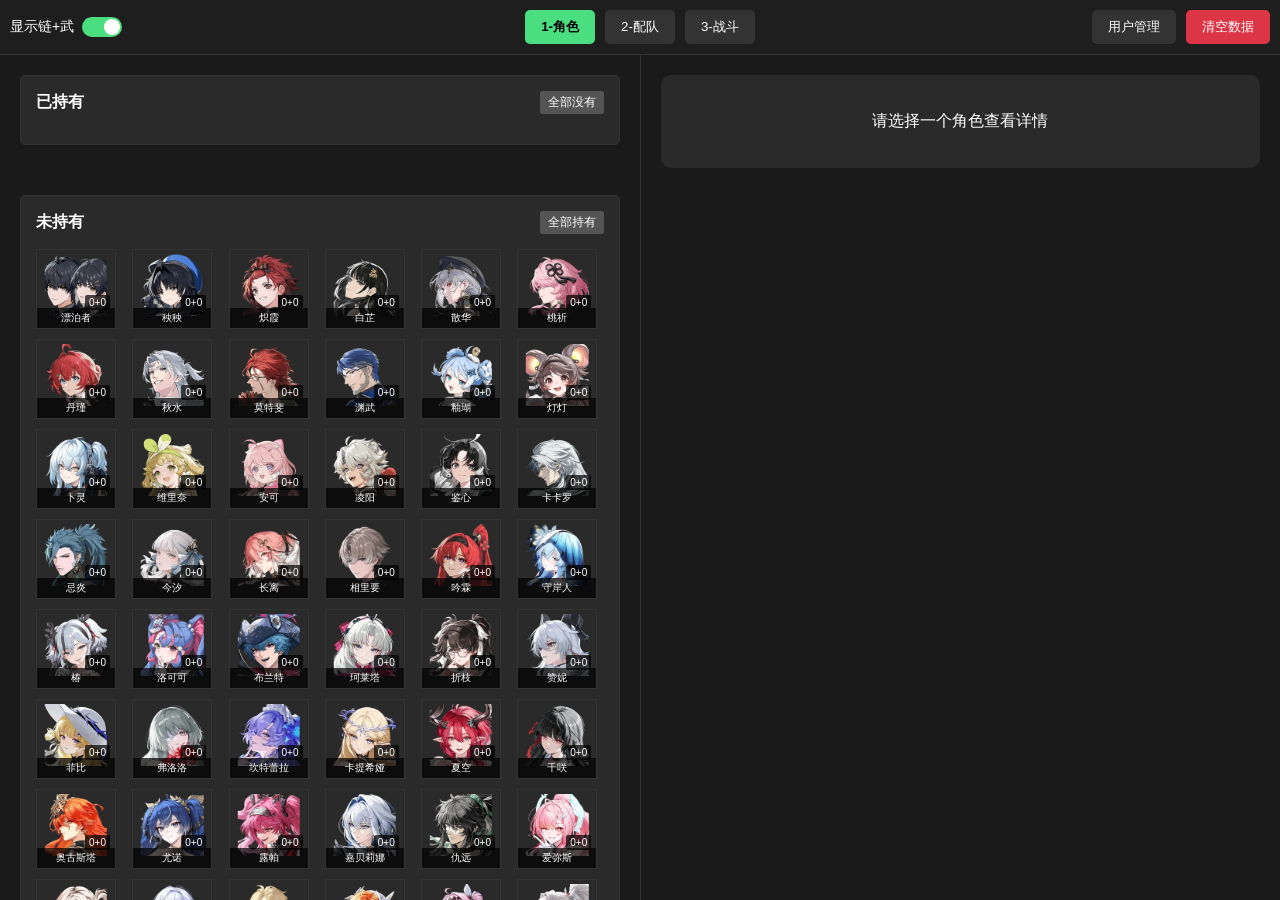
==== index.html @ 02df607b "Update index.html" ====
<!DOCTYPE html>
<html lang="zh-CN">
<head>
    <meta charset="UTF-8">
    <meta name="viewport" content="width=device-width, initial-scale=1.0">
    <title>鸣潮矩阵编队
    </title>
    <link rel="stylesheet" href="styles.css">
</head>
<body>
    <nav>
        <div class="nav-left">
            <div class="toggle-container">
                <label class="toggle-label">显示链+武</label>
                <label class="toggle-switch">
                    <input type="checkbox" id="attrToggle" checked>
                    <span class="toggle-slider"></span>
                </label>
            </div>
        </div>
        <div class="nav-center">
            <button id="roleBtn">1-角色</button>
            <button id="teamBtn">2-配队</button>
            <button id="bossBtn">3-战斗</button>
        </div>
        <div class="nav-right">
            <button id="userMgrBtn">用户管理</button>
            <button id="clearBtn" class="clear-all-btn">清空数据</button>
        </div>
    </nav>
    <div id="rolePage" class="page">
        <div class="left-panel">
            <div id="roleList" class="role-list"></div>
            <div id="leftStatusBar" class="left-status-bar">
                <span class="left-status-label">分享码：</span>
                <span class="left-status-code" id="leftStatusCode"></span>
                <button class="copy-btn" data-copy="leftStatusCode">复制</button>
                <button class="copy-btn" id="leftStatusImport">导入</button>
            </div>
        </div>
        <div class="right-panel">
            <div id="roleDetail" class="role-detail">
                <p>请选择一个角色查看详情</p>
            </div>
        </div>
    </div>
    <div id="teamPage" class="page hidden">
        <div class="left-panel">
            <div class="role-list-container">
                <div id="teamRoleList" class="role-list"></div>
            </div>
        </div>
        <div class="right-panel">
            <div id="teamSection" class="team-section">
                <!-- 队伍将在这里动态生成 -->
            </div>
            <div class="team-footer">
            </div>
        </div>
    </div>
    <div id="bossPage" class="page hidden">
        <div class="left-panel">
            <div id="bossTeamList" class="boss-team-list"></div>
        </div>
        <div class="right-panel">
            <div class="boss-topbar">
                <span class="total-score" id="totalScore">总分数：0</span>
                <div class="toggle-container">
                    <label class="toggle-label">显示分数</label>
                    <label class="toggle-switch">
                        <input type="checkbox" id="scoreToggle" checked>
                        <span class="toggle-slider"></span>
                    </label>
                </div>
            </div>
            <div id="bossHeaderRow" class="boss-header-row"></div>
            <div id="bossTracks" class="boss-tracks"></div>
            <div class="boss-footer">
                <button id="addRoundBtn" class="add-round-btn">新一轮</button>
            </div>
        </div>
    </div>

    <!-- 用户管理窗口 -->
    <div id="userModal" class="overlay">
        <div class="modal">
            <div class="modal-title">
                <span>用户管理</span>
                <button class="close-x" data-close>×</button>
            </div>
            <div id="userList" class="um-user-list"></div>
        </div>
    </div>

    <!-- 导出小窗 -->
    <div id="exportModal" class="overlay">
        <div class="modal small-modal">
            <div class="modal-title">
                <span>导出</span>
                <button class="close-x" data-close>×</button>
            </div>
            <div class="modal-body">
                <div class="msg hint">包含：角色有无、共鸣链数、专武有无<br>不含：专武精炼、编队方案</div>
                <div class="code-row"><span class="code-label">分享码：</span><span class="code-value" id="exportCodeLine"></span><button class="copy-btn" data-copy="exportCodeLine">复制</button></div>
                <div class="code-row"><span class="code-label">链接：</span><span class="code-value" id="exportUrlLine"></span><button class="copy-btn" data-copy="exportUrlLine">复制</button></div>
            </div>
        </div>
    </div>

    <!-- 导入小窗 -->
    <div id="importModal" class="overlay">
        <div class="modal small-modal">
            <div class="modal-title">
                <span>导入</span>
                <button class="close-x" data-close>×</button>
            </div>
            <div class="modal-body">
                <div class="msg hint">包含：角色有无、共鸣链数、专武有无<br>不含：专武精炼、编队方案</div>
                <input id="importInput" class="import-input" placeholder="输入分享码，或含分享码的完整链接">
                <div class="modal-btn-row">
                    <button class="modal-btn btn-primary" id="importOk">确定</button>
                </div>
                <div id="importMsg" class="msg"></div>
            </div>
        </div>
    </div>

    <!-- 删除确认 -->
    <div id="deleteModal" class="overlay">
        <div class="modal small-modal">
            <div class="modal-title"><span>删除用户</span></div>
            <div class="modal-body">
                <div class="msg">确定要删除用户“<span id="deleteName"></span>”吗？此操作不可恢复。</div>
                <div class="modal-btn-row">
                    <button class="modal-btn btn-danger" id="deleteOk">删除</button>
                    <button class="modal-btn btn-ghost" data-close>取消</button>
                </div>
            </div>
        </div>
    </div>

    <!-- 清空数据确认 -->
    <div id="clearModal" class="overlay">
        <div class="modal small-modal">
            <div class="modal-title"><span>清空数据</span></div>
            <div class="modal-body">
                <div class="msg">确定要清空<b>所有用户</b>的数据吗？此操作将清除全部用户及其角色、队伍数据，且<strong>无法恢复</strong>。</div>
                <div class="modal-btn-row">
                    <button class="modal-btn btn-danger" id="clearOk">清空</button>
                    <button class="modal-btn btn-ghost" data-close>取消</button>
                </div>
            </div>
        </div>
    </div>

    <script src="characters.js"></script>
    <script src="script.js"></script>
</body>
</html>
---- styles.css ----
/* 统一盒模型：宽高含边框与内边距，避免 100% 宽 + 边框 超出屏幕 */
*,
*::before,
*::after {
  box-sizing: border-box;
}

/* 声明白色为深色主题：阻止移动端浏览器的自动深色模式对背景反相，从而避免产生高对比边框 */
html {
  color-scheme: dark;
}

/* 固定页面高度，禁止整体滚动：仅内部面板（如编队区域）可上下滚动 */
html,
body {
  height: 100%;
  overflow: hidden;
}

body {
  font-family: Arial, sans-serif;
  margin: 0;
  padding: 0;
  display: flex;
  flex-direction: column;
  background-color: #121212;
  color: #fff;
  user-select: none;
}

/* 防止元素获得焦点时显示光标 */
.role-item, .team-role-item, .slot, .name-overlay, .attr, .role-detail, .team-label, .team-header, .attr-btn, .status-btn, .drop-zone {
  pointer-events: auto;
  -webkit-user-select: none;
  -moz-user-select: none;
  -ms-user-select: none;
  user-select: none;
  outline: none;
}

/* 禁用默认的焦点行为 */
.role-item:focus, .team-role-item:focus, .slot:focus, .name-overlay:focus, .attr:focus, .role-detail:focus, .team-label:focus, .team-header:focus, .attr-btn:focus, .status-btn:focus, .drop-zone:focus {
  outline: none;
  box-shadow: none;
}
nav {
  display: grid;
  grid-template-columns: 1fr auto 1fr;
  align-items: center;
  padding: 10px;
  background-color: #1e1e1e;
  border-bottom: 1px solid #333;
}
.nav-left { display: flex; align-items: center; justify-content: flex-start; }
.nav-center { display: flex; align-items: center; justify-content: center; }
.nav-right { display: flex; align-items: center; justify-content: flex-end; }
nav button {
  margin-right: 10px;
  padding: 8px 16px;
  cursor: pointer;
  background-color: #333;
  color: #fff;
  border: none;
  border-radius: 5px;
}
.nav-right button:last-child { margin-right: 0; }
.nav-center button:last-child { margin-right: 0; }
nav button:hover {
  background-color: #555;
}
nav button.active {
  background-color: #4ade80;
  color: #000;
  font-weight: 600;
}
.toggle-container {
  display: flex;
  align-items: center;
}
.toggle-label {
  color: #fff;
  margin-right: 8px;
  font-size: 14px;
}
.toggle-switch {
  position: relative;
  display: inline-block;
  width: 40px;
  height: 20px;
}
.toggle-switch input {
  opacity: 0;
  width: 0;
  height: 0;
}
.toggle-slider {
  position: absolute;
  cursor: pointer;
  top: 0;
  left: 0;
  right: 0;
  bottom: 0;
  background-color: #555;
  transition: .4s;
  border-radius: 20px;
}
.toggle-slider:before {
  position: absolute;
  content: "";
  height: 16px;
  width: 16px;
  left: 2px;
  top: 50%;
  transform: translateY(-50%);
  background-color: white;
  transition: .4s;
  border-radius: 50%;
}
input:checked + .toggle-slider {
  background-color: #4ade80;
}
input:checked + .toggle-slider:before {
  transform: translateX(20px) translateY(-50%);
}
.clear-all-btn {
  background-color: #dc3545;
}
.clear-all-btn:hover {
  background-color: #c82333;
}
.page {
  display: flex;
  flex: 1;
  overflow: hidden;
}
.hidden { display: none; }
.left-panel { flex: 1; min-width: 300px; padding: 20px; border-right: 1px solid #333; background:#1a1a1a; overflow-y: auto; }
.left-panel::-webkit-scrollbar { display: none; }
.left-panel { -ms-overflow-style: none; scrollbar-width: none; }
.role-list-container {
  border: 1px solid #333;
  border-radius: 5px;
  padding: 10px;
  background: #2a2a2a;
  margin-bottom: 0;
  box-sizing: border-box;
}

/* 角色页左侧面板：状态码条随角色池一起纵向滚动，滚动到底部可见 */
.left-status-bar {
  display: flex;
  align-items: center;
  gap: 8px;
  border-top: 1px solid #333;
  padding: 10px 0 0;
  margin-top: 12px;
}
.left-status-label {
  flex-shrink: 0;
  font-size: 13px;
  color: #888;
  white-space: nowrap;
}
.left-status-code {
  flex: 1 1 auto;
  min-width: 0;
  word-break: break-all;
  background: #121212;
  border: 1px solid #333;
  border-radius: 6px;
  padding: 6px 8px;
  font-size: 12px;
  color: #ddd;
  user-select: text;
}
.left-status-bar .copy-btn { width: 48px; }

#roleList {
  margin-bottom: 0;
}

.right-panel { position: relative; flex: 1; min-width: 300px; padding: 20px; background:#1a1a1a; overflow-y: auto; display: flex; flex-direction: column; }
.right-panel::-webkit-scrollbar { display: none; }
.right-panel { -ms-overflow-style: none; scrollbar-width: none; }

#teamSection {
  box-sizing: border-box;
}
.role-list { display: flex; flex-direction: column; gap: 20px; }

.role-section .role-list, #teamRoleList { display: grid; grid-template-columns: repeat(auto-fill, minmax(80px, 1fr)); gap: 10px; }
.role-section {
  margin-bottom: 30px;
  border: 1px solid #333;
  border-radius: 5px;
  padding: 15px;
  background: #2a2a2a;
}

.section-header {
  display: flex;
  justify-content: space-between;
  align-items: center;
  margin-bottom: 15px;
}

.section-header h3 {
  margin: 0;
  color: #fff;
  font-size: 16px;
  font-weight: 600;
}

.section-btn {
  padding: 3px 8px;
  font-size: 12px;
  background: #555;
  color: #fff;
  border: none;
  border-radius: 3px;
  cursor: pointer;
}

.section-btn:hover {
  background: #777;
}

.role-item, .team-role-item { position: relative; width: 80px; height: 80px; border: 1px solid #333; display: flex; align-items: center; justify-content: center; cursor: pointer; background:#2a2a2a; }

.status-btn {
  border: none;
  padding: 0;
  line-height: 1;
  -webkit-appearance: none;
  appearance: none;
  position: absolute;
  top: -8px;
  right: -8px;
  width: 20px;
  height: 20px;
  background: #4ade80;
  color: white;
  border-radius: 50%;
  display: flex;
  align-items: center;
  justify-content: center;
  font-size: 16px;
  font-weight: bold;
  cursor: pointer;
  opacity: 0;
  transition: opacity 0.3s ease;
  z-index: 100;
}

.status-btn.remove {
  background: #dc2626;
}

.status-btn.remove:hover {
  background: #b91c1c;
}

.role-item:hover .status-btn {
  opacity: 1;
}

.role-item:hover .status-btn:not(.remove):hover {
  background: #22c55e;
}

.role-item:hover .status-btn.remove:hover {
  background: #b91c1c;
}

.attr-group {
  margin-bottom: 20px;
  display: flex;
  align-items: center;
  gap: 15px;
}

.attr-group label {
  color: #fff;
  font-weight: 600;
  min-width: 100px;
  text-align: right;
}

#extraUseCheckbox {
  width: 20px;
  height: 20px;
  accent-color: #4ade80;
  cursor: pointer;
}

.attr-buttons {
  display: flex;
  gap: 5px;
  flex-wrap: wrap;
  flex: 1;
}

.attr-btn {
  width: 40px;
  height: 40px;
  background: #333;
  color: #fff;
  border: 1px solid #555;
  border-radius: 5px;
  display: flex;
  align-items: center;
  justify-content: center;
  cursor: pointer;
  transition: all 0.3s ease;
}

.attr-btn:hover {
  background: #555;
}

.attr-btn.active {
  background: #4ade80;
  border-color: #4ade80;
  color: #000;
}
.role-item img, .team-role-item img { max-width: 90%; max-height: 80%; position:absolute; top:5%; left:50%; transform:translateX(-50%); }
.name-overlay { position:absolute; bottom:0; left:0; right:0; background:rgba(0,0,0,.7); color:#fff; text-align:center; padding:3px 2px; font-size:10px; white-space:nowrap; overflow:hidden; text-overflow:ellipsis; z-index:5; }
.attr { position:absolute; bottom:18px; right:5px; background:rgba(0,0,0,.7); color:#fff; padding:2px 4px; font-size:10px; border-radius:2px; user-select: none; pointer-events: none; }
.uses { position:absolute; top:5px; right:5px; min-width:18px; text-align:center; padding:2px 4px; font-size:12px; border-radius:4px; }
.uses.green { background:#16a34a; }
.uses.red { background:#dc2626; }
.uses.yellow { background:#eab308; }
.team-role-item.not-available { opacity:.4; cursor:not-allowed; }
.role-detail { text-align:center; background:#2a2a2a; padding:20px; border-radius:10px; }
.role-detail img { width:150px; height:150px; margin-bottom:20px; }
.team-section { position:relative; display:grid; grid-template-columns:minmax(0,1fr) minmax(0,1fr); grid-auto-flow:column; gap:10px 20px; padding:10px 0 0; flex:1 1 0%; min-height:0; overflow:hidden; align-content:start; }
.team-section .team-row { min-width:0; min-height:0; flex-wrap:nowrap; }
.team-section .team-slots { flex-wrap:nowrap; }
.team-row { position:relative; display:flex; align-items:center; gap:10px; background:#2a2a2a; padding:var(--row-pad-v,10px) 10px var(--row-pad-v,10px) 8px; border-radius:5px; min-height:60px; transition:transform .2s,opacity .2s; flex-wrap: wrap; }

/* 底部工具行：容纳“添加队伍”按钮 */
.team-footer { position:relative; display:flex; justify-content:center; align-items:center; flex-shrink:0; margin-top:10px; }
.team-footer .add-team-btn { flex:0 0 auto; margin:0; width:auto; }

.team-row.dragging { opacity:.8; transform:translateY(-10px); box-shadow:0 4px 8px rgba(0,0,0,.3); }
.team-header { display: flex; align-items: center; flex-shrink: 0; margin-right: 8px; }
.team-handle { cursor:move; font-size:calc(20px * var(--row-ui-scale, 1)); color:#fff; flex-shrink:0; margin-right:calc(10px * var(--row-ui-scale, 1)); touch-action:none; }
.team-label { font-size:calc(14px * var(--row-ui-scale, 1)); font-weight:600; z-index:10; flex-shrink:0; min-width:calc(44px * var(--row-ui-scale, 1)); white-space:nowrap; }
.team-slots { display:flex; gap:8px; flex:1 1 auto; min-width:0; align-items:center; justify-content:center; flex-wrap: wrap; }
.slot { flex:0 0 auto; width: var(--slot-size, 50px); height: var(--slot-size, 50px); border:2px dashed #555; box-sizing:border-box; display:flex; align-items:center; justify-content:center; position:relative; background:#333; border-radius:5px; }
.slot img { max-width:100%; max-height:100%; }
.slot .attr { position:absolute; bottom:0; right:0; background:rgba(0,0,0,.7); color:#fff; padding:1px 3px; font-size:8px; border-radius:2px; }

/* 页面2 队伍块拖动：幽灵为整行克隆（绿色实线描边来自 .drag-ghost），保持内容左对齐、保留属性标签 */
.team-row.drag-ghost { justify-content: flex-start; }
.team-row.drag-ghost .attr { display: block !important; }
.drag-ghost .delete-team-btn { display: none !important; }
/* 页面2 队伍块拖动的目标落位：空白块 + 绿色虚线描边
   作为网格项参与列优先排布，插入后实时把其它队伍挤开（预览调序结果） */
.team-row-placeholder {
  box-sizing: border-box;
  border: 2px dashed #4ade80;
  border-radius: 5px;
  background: rgba(74, 222, 128, 0.08);
  pointer-events: none;
}

.delete-btn {
  border: none;
  padding: 0;
  line-height: 1;
  -webkit-appearance: none;
  appearance: none;
  position: absolute;
  top: -8px;
  right: -8px;
  width: 20px;
  height: 20px;
  background: #dc2626;
  color: white;
  border-radius: 50%;
  display: flex;
  align-items: center;
  justify-content: center;
  font-size: 16px;
  font-weight: bold;
  cursor: pointer;
  opacity: 0;
  transition: opacity 0.3s ease;
  z-index: 10;
}

.slot:hover .delete-btn {
  opacity: 1;
}

.delete-team-btn {
  border: none;
  padding: 0;
  line-height: 1;
  -webkit-appearance: none;
  appearance: none;
  position: absolute;
  top: -8px;
  right: 0px;
  width: 20px;
  height: 20px;
  background: #dc2626;
  color: white;
  border-radius: 50%;
  display: flex;
  align-items: center;
  justify-content: center;
  font-size: 16px;
  font-weight: bold;
  cursor: pointer;
  opacity: 0;
  transition: opacity 0.3s ease;
  z-index: 10;
}

.team-row:hover .delete-team-btn {
  opacity: 1;
}

.add-team-btn {
  margin-top: 15px;
  padding: 10px;
  background: #4ade80;
  color: #000;
  border: none;
  border-radius: 5px;
  cursor: pointer;
  font-weight: 600;
  width: 100%;
  text-align: center;
  transition: background 0.3s ease;
}

.add-team-btn:hover {
  background: #22c55e;
}

/* 响应式设计：竖屏（手机/平板竖放）→ 面板上下堆叠 + 队伍单列排布 */
@media screen and (orientation: portrait) {
  .page {
    flex-direction: column;
  }
  
  .left-panel,
  .right-panel {
    width: 100%;
    border-right: none;
    border-bottom: 1px solid #333;
    flex: none;
    overflow-y: auto;
  }
  
  .left-panel {
    max-height: 40vh;
  }
  
  .right-panel {
    flex: 1;
  }

  /* 竖屏：队伍固定行高、不做一屏缩放，超出部分随右面板上下滚动 */
  .team-section {
    overflow-y: auto;
    overflow-x: hidden;
  }
  .team-section .team-row {
    flex-wrap: nowrap;
  }
  .team-section .team-slots {
    flex-wrap: nowrap;
  }
}

/* 移动端（竖屏且较窄）：压缩角色详情，使右面板内容尽量在半屏内完整显示、减少滚动 */
@media screen and (orientation: portrait) and (max-width: 768px) {
  .role-detail {
    padding: 10px;
  }
  .role-detail img {
    width: 64px;
    height: 64px;
    margin-bottom: 6px;
  }
  .role-detail h3 {
    margin: 0 0 8px;
    font-size: 16px;
  }
  .attr-group {
    margin-bottom: 8px;
    gap: 8px;
    justify-content: center;
  }
  .attr-group label {
    min-width: 60px;
    font-size: 13px;
  }
  .attr-buttons {
    gap: 4px;
  }
  .attr-btn {
    width: 30px;
    height: 30px;
    font-size: 13px;
  }
  #extraUseCheckbox {
    width: 18px;
    height: 18px;
  }
}

/* ===== 方案A：Pointer 拖拽样式 ===== */
body.pointer-dragging {
  user-select: none;
  -webkit-user-select: none;
}
.drag-sourcing {
  opacity: 0.4;
}
.drag-ghost {
  position: fixed;
  pointer-events: none;
  z-index: 9999;
  opacity: 0.85;
  border: 2px solid #4ade80;
  box-shadow: 0 8px 24px rgba(0, 0, 0, .5);
  display: flex;
  align-items: center;
  justify-content: center;
}
.drag-ghost .delete-btn,
.drag-ghost .status-btn,
.drag-ghost .uses,
.drag-ghost .attr,
.drag-ghost .name-overlay {
  display: none !important;
}
.slot.drag-target {
  border-color: #4ade80;
  background: rgba(74, 222, 128, 0.25);
  box-shadow: inset 0 0 0 2px #4ade80;
}
/* 方案A：禁止 img 的原生拖拽，并让头像不拦截指针事件（否则会抢占 pointer 拖拽） */
.role-item img,
.team-role-item img,
.slot img {
  -webkit-user-drag: none;
  pointer-events: none;
  user-select: none;
}

/* 触屏 + 深色模式下弱化角色头像边框，避免边框在移动端过于明显 */
@media (prefers-color-scheme: dark) and (pointer: coarse) {
  .role-item, .team-role-item {
    border-color: rgba(255, 255, 255, 0.07);
  }
}

@media screen and (max-width: 480px) {
  .role-list {
    grid-template-columns: repeat(auto-fill, minmax(60px, 1fr));
  }

  .role-item, .team-role-item {
    width: 60px;
    height: 60px;
  }
}

/* ================= 用户管理 & 模态窗 ================= */
.overlay {
  position: fixed;
  width: 100vw;
  height: 100vh;
  top: 0;
  left: 0;
  background: rgba(0,0,0,.6);
  display: none;
  align-items: center;
  justify-content: center;
  z-index: 1000;
}
.overlay.show { display: flex; }
#userModal.show { align-items: flex-start; }
#userModal.show .modal { margin-top: 16px; }
.modal {
  background: #1e1e1e;
  border: 1px solid #333;
  border-radius: 10px;
  box-shadow: 0 8px 30px rgba(0,0,0,.5);
  display: flex;
  flex-direction: column;
  max-height: 85vh;
}
.modal-title {
  padding: 14px 18px;
  font-size: 16px;
  font-weight: 600;
  border-bottom: 1px solid #333;
  flex-shrink: 0;
  display: flex;
  align-items: center;
  justify-content: space-between;
}
#userModal .modal { width: min(460px, 92vw); }
.um-user-list {
  padding: 14px;
  overflow-y: auto;
  display: flex;
  flex-direction: column;
  gap: 10px;
  max-height: 70vh;
}
.um-user-list::-webkit-scrollbar { width: 8px; }
.um-user-list::-webkit-scrollbar-thumb { background: #444; border-radius: 4px; }

.user-card {
  background: #2a2a2a;
  border: 2px solid transparent;
  border-radius: 8px;
  padding: 12px 14px;
  display: flex;
  align-items: center;
  justify-content: space-between;
  gap: 12px;
  transition: border-color .2s, background .2s;
}
.user-card.active { border-color: #4ade80; background: #22331f; }
.card-left { display: flex; flex-direction: column; gap: 4px; min-width: 0; }
.name-row { display: flex; align-items: center; gap: 5px; }
.user-name { font-size: 15px; font-weight: 600; white-space: nowrap; }
.edit-btn {
  display: flex;
  align-items: center;
  justify-content: center;
  background: none;
  border: none;
  color: #777;
  border-radius: 4px;
  width: 20px;
  height: 20px;
  font-size: 14px;
  line-height: 1;
  cursor: pointer;
}
.edit-btn:hover { color: #fff; background: rgba(255,255,255,.08); }
.name-input {
  background: #121212;
  border: 1px solid #555;
  color: #fff;
  border-radius: 4px;
  padding: 2px 6px;
  font-size: 14px;
  width: 130px;
}
.user-desc { font-size: 12px; color: #888; }
.card-actions { display: flex; gap: 6px; flex-shrink: 0; }
.card-actions button {
  padding: 5px 10px;
  cursor: pointer;
  border-radius: 4px;
  border: none;
  color: #fff;
  font-size: 12px;
}
.btn-import  { background: #2563eb; }
.btn-import:hover  { background: #1d4fd8; }
.btn-export  { background: #ca8a04; }
.btn-export:hover  { background: #a97707; }
.btn-delete  { background: #dc2626; }
.btn-delete:hover  { background: #b91c1c; }

.add-user {
  border: 2px dashed #555;
  border-radius: 8px;
  padding: 12px;
  display: flex;
  align-items: center;
  justify-content: center;
  cursor: pointer;
  background: transparent;
  color: #888;
  transition: border-color .2s, color .2s;
}
.add-user:hover { border-color: #4ade80; color: #4ade80; }
.add-user button {
  background: none;
  border: none;
  color: inherit;
  font-size: 15px;
  cursor: pointer;
}

/* 小窗：导出 / 导入 / 确认 */
.small-modal { width: min(420px, 92vw); }
.modal-body { padding: 16px 18px; display: flex; flex-direction: column; gap: 12px; }
.code-row { display: flex; align-items: center; gap: 8px; }
.code-label {
  flex-shrink: 0;
  width: 5.4em;
  text-align: right;
  font-size: 13px;
  color: #ddd;
  white-space: nowrap;
}
.code-value {
  flex: 1 1 auto;
  min-width: 0;
  word-break: break-all;
  background: #121212;
  border: 1px solid #333;
  border-radius: 6px;
  padding: 8px 10px;
  font-size: 13px;
  color: #ddd;
}
.copy-btn {
  flex-shrink: 0;
  width: 56px;
  padding: 4px 0;
  text-align: center;
  background: #374151;
  color: #fff;
  border: none;
  border-radius: 4px;
  cursor: pointer;
  font-size: 12px;
}
.copy-btn:hover { background: #4b5563; }
.import-input {
  width: 100%;
  background: #121212;
  border: 1px solid #555;
  color: #fff;
  border-radius: 6px;
  padding: 8px 10px;
  font-size: 14px;
}
.modal-btn-row { display: flex; justify-content: flex-end; gap: 8px; }
.modal-btn {
  padding: 6px 14px;
  cursor: pointer;
  border-radius: 4px;
  border: none;
  font-size: 13px;
  color: #fff;
}
.btn-primary { background: #2563eb; }
.btn-primary:hover { background: #1d4fd8; }
.btn-danger  { background: #dc2626; }
.btn-danger:hover  { background: #b91c1c; }
.btn-ghost   { background: #374151; }
.btn-ghost:hover  { background: #4b5563; }
.msg { font-size: 13px; }
.msg.err { color: #f87171; }
.msg.ok  { color: #4ade80; }
.msg.hint { color: #9ca3af; font-size: 12px; }
.close-x {
  background: none;
  border: none;
  color: #888;
  font-size: 18px;
  cursor: pointer;
  line-height: 1;
}
.close-x:hover { color: #fff; }

/* ================= 页面3：BOSS 分配（多轮轨道） ================= */
/* ===== 页面3 尺寸常量：唯一来源 =====
   下面的数值同时被 CSS 规则与 JS（updateBossLayout）使用。JS 通过 getComputedStyle 读取，
   不在 JS 中重复硬编码；改这里即可同时影响两侧，避免“改一边忘另一边”导致的静默错位。
   放在 :root 上：拖拽幽灵挂在 body 下（不在 #bossPage 内），同样需要读到这些值。 */
:root {
  --bp-panel-pad: 20px;        /* 左右面板内边距 */
  --bp-tracks-pad-y: 10px;     /* .boss-tracks 上下内边距 */
  --bp-track-gap: 10px;        /* 轨道之间的垂直间距 */
  --bp-track-pad-top: 4px;     /* .boss-track 上/左内边距 */
  --bp-track-pad-bottom: 6px;  /* .boss-track 下内边距 */
  --bp-track-border: 1px;      /* .boss-track 边框 */
  --bp-track-min-h: 52px;      /* 竖屏轨道最小高度（保证竖排轮次标签可读） */
  --bp-design-rounds: 3;       /* 竖屏按几轮占满轨道区来设计行高 */
  --bp-block-pad: 4px;         /* .placement 内边距 */
  --bp-block-border: 1px;      /* .placement 边框 */
  --bp-slot-gap: 4px;          /* 队伍块内头像位间隔 */
  --bp-score-h: 15px;          /* 队伍块上方为分数预留的高度 */
  --bp-score-space: var(--bp-score-h); /* 实际占用：关闭“显示分数”时归零 */
  --bp-inset-bottom: 7px;      /* 队伍块下边距（竖屏改为 0） */
  --bp-slot-min: 18px;         /* 头像位最小边长 */
  --bp-team-pad: 6px;          /* .boss-team 内边距（左面板队伍条） */
  --bp-team-border: 1px;       /* .boss-team 边框 */
  --bp-team-min-slot: 34px;    /* 左面板头像位最小边长 */
  --bp-team-slot-max: 72px;    /* 左面板头像位最大边长 */
  --bp-team-gutter: 56px;      /* 左面板左右各预留的触屏滑动区宽度 */
  --bp-list-gap: 8px;          /* .boss-team-list 行间距 */
  --bp-team-rows: 4;           /* 左面板按几行队伍做高度预算 */
  --bp-attr-ratio: 0.15;       /* 属性标签字号 = 头像位边长 × 该比例 */
  --bp-attr-min: 6px;
  --bp-attr-max: 10px;
  --bp-left-max-h: 34vh;       /* 竖屏左面板最大高度 */
}
/* 关闭“显示分数”时收回为其预留的轨道空间（块高不变） */
#bossPage.no-score { --bp-score-space: 0px; }

/* 左右面板 2:8 比例（按 border-box 精确 20% / 80%） */
#bossPage .left-panel { flex: 0 0 20%; min-width: 0; padding: var(--bp-panel-pad); }
#bossPage .right-panel { flex: 1 1 0; min-width: 0; overflow: hidden; padding: var(--bp-panel-pad); }

/* 左面板滚动条：显式显示，明确提示可滚动（页面1/2 仍保持隐藏滚动条） */
#bossPage .left-panel {
  -ms-overflow-style: auto;
  scrollbar-width: thin;
  scrollbar-color: #555 #1a1a1a;
}
#bossPage .left-panel::-webkit-scrollbar { display: block; width: 8px; }
#bossPage .left-panel::-webkit-scrollbar-track { background: #1a1a1a; }
#bossPage .left-panel::-webkit-scrollbar-thumb { background: #555; border-radius: 4px; }
#bossPage .left-panel::-webkit-scrollbar-thumb:hover { background: #777; }

/* 左侧：精简队伍列表 */
.boss-team-list { display: flex; flex-direction: column; gap: var(--bp-list-gap); }
.boss-empty-hint { color: #888; font-size: 13px; text-align: center; padding: 24px 0; }
.boss-team {
  /* 宽度恒定 = 3 个头像位 + 队伍条左右内边距/边框/头像间隔（这样 1/2/3 人队伍块宽度一致，
     不随人数变窄）；整体居中，左右留出的面板背景即触屏滚动区 */
  align-self: center;
  width: calc(var(--boss-team-slot-size, 48px) * 3 + var(--bp-team-pad) * 2 + var(--bp-team-border) * 2 + var(--bp-slot-gap) * 2);
  max-width: 100%;
  display: flex;
  align-items: center;
  background: #2a2a2a;
  border: var(--bp-team-border) solid #333;
  border-radius: 6px;
  padding: var(--bp-team-pad);
  cursor: grab;
  /* 同 .placement：轻扫=滚动面板，长按才拖拽；这样队伍块本身也成为可滚动区域 */
  touch-action: pan-y;
  -webkit-touch-callout: none;
}
.boss-team:hover { border-color: #4ade80; }
/* 已使用（已在右面板出现）且不满足「续接」例外：变暗、禁止拖出 */
.boss-team.team-disabled,
.boss-team.team-disabled:hover { opacity: .35; cursor: not-allowed; border-color: #333; }

/* 头像位：宽度随容器伸缩、高度固定，收窄自适应、拉宽不变；整体在队伍条内水平居中 */
.boss-slots { display: flex; gap: var(--bp-slot-gap); flex: 1 1 auto; min-width: 0; justify-content: center; }
.boss-slot {
  position: relative;
  flex: 1 1 0;
  min-width: 0;
  height: var(--boss-team-slot-size, 48px);
  max-width: var(--boss-team-slot-size, 48px);
  background: #333;
  border: 1px solid #3a3a3a;
  border-radius: 4px;
  display: flex;
  align-items: center;
  justify-content: center;
  overflow: hidden;
}
.boss-slot img { max-width: 100%; max-height: 100%; -webkit-user-drag: none; pointer-events: none; }

/* 属性标签（链+武）：紧贴头像位右下角，样式参考页面2 的 .slot .attr */
.boss-slot .attr {
  position: absolute;
  bottom: 0;
  right: 0;
  background: rgba(0, 0, 0, .7);
  color: #fff;
  padding: 0 3px;
  border-radius: 2px;
  font-size: 8px;
  line-height: 1.35;
  max-width: 100%;
  overflow: hidden;
  white-space: nowrap;
}
.boss-team .boss-slot .attr { font-size: clamp(var(--bp-attr-min, 6px), calc(var(--boss-team-slot-size, 48px) * var(--bp-attr-ratio, 0.15)), var(--bp-attr-max, 10px)); }
/* 轨道内属性标签随头像位尺寸缩放（cqw=头像位宽度的 1%），队伍拉长时同步放大 */
.placement .boss-slot .attr { font-size: clamp(6px, 18cqw, 10px); }

/* 右面板：标题栏 + 轨道区 + 底部按钮 */
/* 页面3 右面板顶部工具行：右上角放“显示分数”开关 */
.boss-topbar { flex: 0 0 auto; display: flex; justify-content: flex-end; margin-bottom: 6px; }

.boss-header-row {
  display: grid;
  grid-template-columns: repeat(5, 1fr);
  /* 与轨道画布左右内缩一致（左：边框1+内边距4+竖排标签14+间隔4；右：内边距22+边框1） */
  padding: 0 23px;
  flex: 0 0 auto;
  border-bottom: 1px solid #333;
}
.boss-name {
  width: 100%;
  min-width: 0;
  color: #fff;
  font-size: 14px;
  font-weight: 600;
  text-align: center;
  padding: 8px 4px;
  white-space: nowrap;
  overflow: hidden;
}

.boss-tracks {
  flex: 1 1 auto;
  min-height: 0;
  overflow-y: auto;
  overflow-x: hidden;
  display: flex;
  flex-direction: column;
  gap: var(--bp-track-gap);
  padding: var(--bp-tracks-pad-y) 0;
}
.boss-tracks::-webkit-scrollbar { width: 8px; }
.boss-tracks::-webkit-scrollbar-thumb { background: #444; border-radius: 4px; }

.boss-track {
  position: relative;
  flex: 0 0 auto;
  display: flex;
  align-items: stretch;
  gap: 4px;
  background: #1e1e1e;
  border: var(--bp-track-border) solid #333;
  border-radius: 6px;
  /* 左侧留出竖排轮次标签位、右侧留出删除按钮位：两者定宽，各轮画布等宽、列对齐；不占高度 */
  padding: var(--bp-track-pad-top) 22px var(--bp-track-pad-bottom) var(--bp-track-pad-top);
}
/* 竖排轮次标签：贴轨道最左侧，只占用一点轨道宽度 */
.track-rail { flex: 0 0 14px; display: flex; align-items: center; justify-content: center; }
.track-label {
  writing-mode: vertical-rl;
  text-orientation: upright;
  font-size: 12px;
  line-height: 1;
  letter-spacing: 1px;
  color: #888;
  white-space: nowrap;
}
.track-del, .placement-del {
  border: none;
  padding: 0;
  line-height: 1;
  -webkit-appearance: none;
  appearance: none;
  background: #dc2626;
  color: #fff;
  border-radius: 50%;
  width: 18px;
  height: 18px;
  display: flex;
  align-items: center;
  justify-content: center;
  font-size: 13px;
  font-weight: bold;
  cursor: pointer;
}
.track-del { opacity: .5; position: absolute; right: 3px; top: 50%; transform: translateY(-50%); }
.track-del:hover { opacity: 1; }

/* 轨道画布：position 容器，块按 left/width 百分比绝对定位（连续缩放） */
.track-grid {
  position: relative;
  flex: 1 1 auto;
  min-width: 0;
  height: var(--track-h, 64px);
  border-radius: 4px;
  background-image:
    linear-gradient(to right, rgba(255, 255, 255, .10) 1px, transparent 1px),
    linear-gradient(to right,
      rgba(96, 165, 250, .06) 0 20%,
      rgba(74, 222, 128, .06) 20% 40%,
      rgba(250, 204, 21, .06) 40% 60%,
      rgba(244, 114, 182, .06) 60% 80%,
      rgba(167, 139, 250, .06) 80% 100%);
  background-size: 20% 100%, 100% 100%;
}
.track-grid.drag-target { outline: 2px solid #4ade80; outline-offset: -2px; }

/* 分配块：任意宽度、单行不叠行；left/width 由脚本写百分比 */
.placement {
  position: absolute;
  /* top/bottom 双向定位：下方保持原边距，上方多出的空间用于显示块上方的分数 */
  top: var(--track-inset-top, 22px);
  bottom: var(--track-inset-bottom, 7px);
  display: flex;
  align-items: center;
  gap: 4px;
  background: #2a2a2a;
  border: var(--bp-block-border) solid #444;
  border-radius: 6px;
  padding: var(--bp-block-pad);
  min-width: 0;
  cursor: grab;
  /* 同 .boss-team：轻扫=滚动轨道区，长按才拖拽；缩放把手即刻拦截，不受影响 */
  touch-action: pan-y;
}
.placement:hover { border-color: #4ade80; }
/* 「续接」块（a2/a3…）：钉在本轮最左端，不可整体拖动，只能靠右手柄向右拉伸 */
.placement.placement-locked { cursor: default; }
.placement .boss-slots { height: 100%; }
/* 头像位填满块高，宽度上限 = 块内可用高度（轨道高 − 上下留白 − 块内边距边框）：
   有余量时正好正方形（不超过行高），余量不足时按比例收缩。全部由 CSS 推导，
   不再由脚本注入尺寸；幽灵元素挂在 body 下也能继承 --track-h / --track-inset-* */
.placement .boss-slot {
  height: 100%;
  max-width: max(var(--bp-slot-min, 18px), calc(var(--track-h, 64px) - var(--track-inset-top, 22px) - var(--track-inset-bottom, 7px) - 2 * (var(--bp-block-pad, 4px) + var(--bp-block-border, 1px))));
  container-type: size; /* 供内部属性标签用 cqw 随头像位缩放 */
}
/* 移除按钮贴在块内右上角（块可能贴着轨道右缘，外扩会被裁剪） */
.placement-del { position: absolute; top: 2px; right: 2px; width: 16px; height: 16px; font-size: 12px; opacity: 0; transition: opacity .2s; z-index: 6; }
.placement:hover .placement-del { opacity: 1; }
/* 左右两侧的连续缩放把手 */
.placement-resize {
  position: absolute;
  top: 0;
  width: 9px;
  height: 100%;
  cursor: ew-resize;
  z-index: 5;
}
.placement-resize-left { left: 0; }
.placement-resize-right { right: 0; }
.placement-resize::after {
  content: '';
  position: absolute;
  top: 50%;
  transform: translateY(-50%);
  width: 2px;
  height: 40%;
  background: #555;
  border-radius: 2px;
}
.placement-resize-left::after { left: 2px; }
.placement-resize-right::after { right: 2px; }
.placement:hover .placement-resize::after { background: #4ade80; }
.placement-resize:hover::after { background: #4ade80; }

/* 拖动缩放期间：高亮与按钮固定显示，不随鼠标进出块内/外而闪烁 */
.placement.placement-resizing { border-color: #4ade80; }
.placement.placement-resizing .placement-del { opacity: 1; }
.placement.placement-resizing .placement-resize::after { background: #4ade80; }

/* 队伍分数：显示在块上方的预留空间内、水平居中（不占用块高） */
.placement-score {
  position: absolute;
  left: 0;
  right: 0;
  bottom: calc(100% + 2px);
  text-align: center;
  font-size: 11px;
  line-height: 1;
  color: #4ade80;
  pointer-events: none;
  white-space: nowrap;
}
.drag-ghost .placement-score { display: none; }
/* “显示分数”开关关闭时，不显示块上分数 */
#bossPage.no-score .placement-score { display: none; }

/* 拖回左面板（移除/释放）提示：独立顶层遮罩，保证绿色虚线/填充覆盖面板内队伍块与头像之上（页面2、页面3 共用） */
#releaseHoverOverlay {
  position: fixed;
  display: none;
  box-sizing: border-box;
  pointer-events: none;
  border: 2px dashed #4ade80;
  background: rgba(74, 222, 128, .12);
  z-index: 9998; /* 低于拖拽幽灵(9999)，高于面板内所有内容 */
}
#releaseHoverOverlay.show { display: block; }
/* 拖拽过程中，指针经过队伍块时不触发 hover 高亮描边 */
body.pointer-dragging .boss-team:hover { border-color: #333; }
/* 轨道内无处安放时给出提示 */
.track-grid.drag-blocked { outline: 2px solid #dc2626; outline-offset: -2px; }

.boss-footer { flex: 0 0 auto; display: flex; justify-content: center; margin-top: 8px; }
.add-round-btn {
  padding: 8px 22px;
  background: #4ade80;
  color: #000;
  border: none;
  border-radius: 5px;
  cursor: pointer;
  font-weight: 600;
}
.add-round-btn:hover { background: #22c55e; }

/* 拖拽幽灵内不显示按钮 */
.drag-ghost .placement-del,
.drag-ghost .placement-resize,
.drag-ghost .track-del { display: none !important; }
/* 幽灵脱离源位置，随指针的视口固定定位（需覆盖 .placement:absolute / .boss-team:relative） */
/* 绿色实线描边：需覆盖 .placement / .boss-team 各自更靠后的灰色边框 */
.placement.drag-ghost,
.boss-team.drag-ghost { position: fixed; border: 2px solid #4ade80; }
/* 页面3 的幽灵是落位块的真实预览，保留属性标签（覆盖 .drag-ghost 的隐藏规则） */
.placement.drag-ghost .boss-slot .attr { display: block !important; }

/* 竖屏：面板上下堆叠 */
@media screen and (orientation: portrait) {
  #bossPage { --bp-inset-bottom: 0px; }   /* 竖屏不留下边距 */
  #bossPage .left-panel { flex: none; max-height: var(--bp-left-max-h); }
  #bossPage .right-panel { flex: 1; min-height: 0; }
  /* 轨道行高交给 CSS 均分：每轮 = max(最小高度, (轨道区高 − 轮间距×2) ÷ 3)，
     即“3 轮正好占满轨道区”，超过 3 轮时各行保持该高度、由轨道区自身滚动。
     JS 不再重复这段除法，只量取实际渲染的行高来定头像尺寸。 */
  #bossPage .boss-tracks {
    display: grid;
    grid-template-columns: minmax(0, 1fr);
    grid-auto-rows: max(var(--bp-track-min-h), calc((100% - var(--bp-track-gap) * (var(--bp-design-rounds) - 1)) / var(--bp-design-rounds)));
  }
  /* 画布填满轨道行高（桌面端由 JS 写入的 --track-h 控制，竖屏改由行高决定） */
  #bossPage .track-grid { height: 100%; }
}
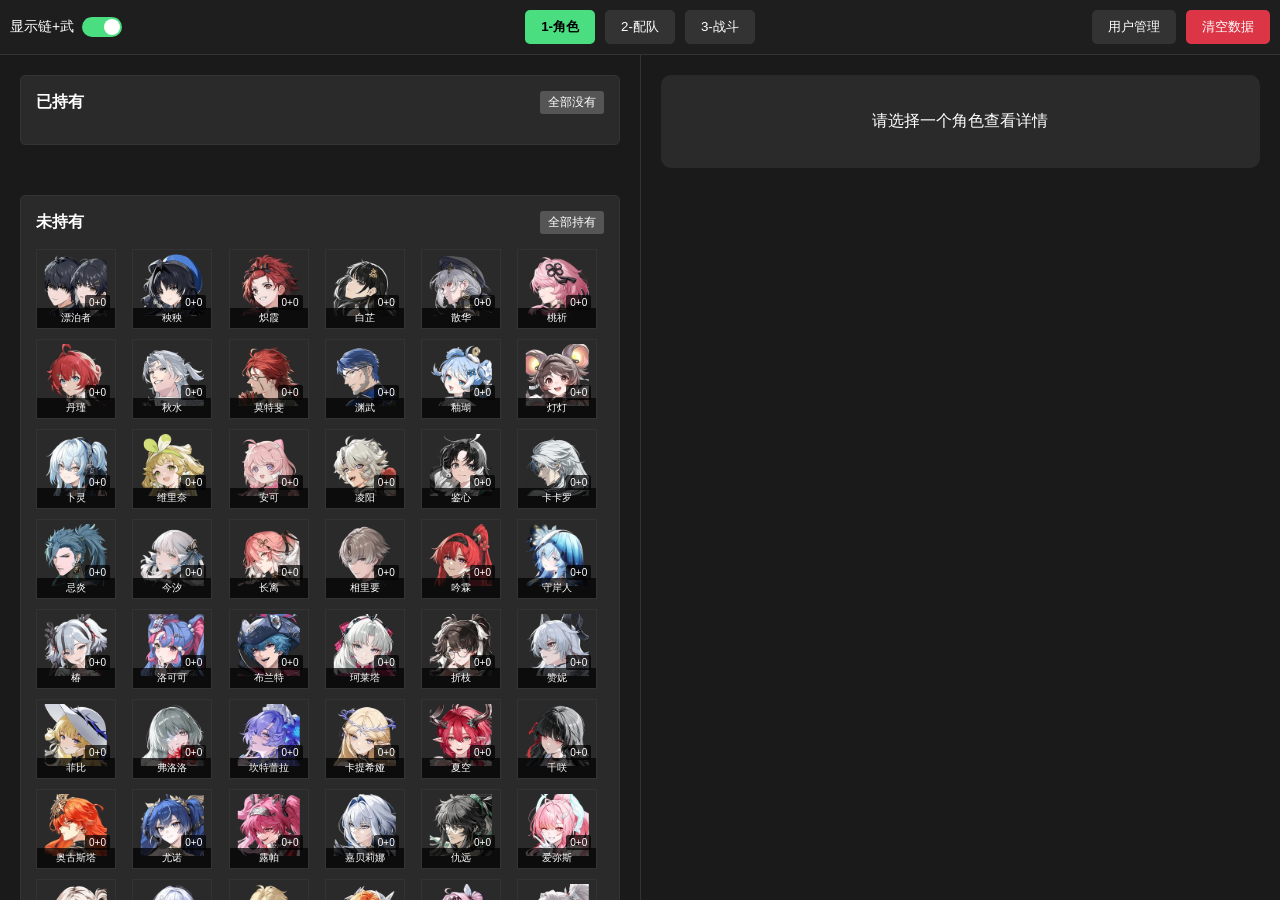
==== commit d7cbc161: "rebuild" ====
--- a/index.html
+++ b/index.html
@@ -3,8 +3,9 @@
 <head>
     <meta charset="UTF-8">
     <meta name="viewport" content="width=device-width, initial-scale=1.0">
-    <title>鸣潮矩阵编队
-    </title>
+    <title>鸣潮矩阵编队</title>
+    <meta name="description" content="鸣潮矩阵编队模拟：角色持有、共鸣链、专武、配队与多轮 BOSS 伤害分配，支持分享码导入导出。">
+    <meta name="theme-color" content="#121212">
     <link rel="stylesheet" href="styles.css">
 </head>
 <body>
@@ -154,6 +155,17 @@
     </div>
 
     <script src="characters.js"></script>
-    <script src="script.js"></script>
+    <!-- 经典脚本，按依赖顺序加载：core 提供基础设施，其余按层次向后引用。
+         不用 ES module：内联 onclick 需要全局函数，且 file:// 直接打开也能跑。 -->
+    <script src="js/core.js"></script>
+    <script src="js/sharecode.js"></script>
+    <script src="js/store.js"></script>
+    <script src="js/boss-model.js"></script>
+    <script src="js/layout.js"></script>
+    <script src="js/drag.js"></script>
+    <script src="js/page-role.js"></script>
+    <script src="js/page-team.js"></script>
+    <script src="js/page-boss.js"></script>
+    <script src="js/app.js"></script>
 </body>
 </html>
--- a/styles.css
+++ b/styles.css
@@ -336,6 +336,8 @@
 .team-section { position:relative; display:grid; grid-template-columns:minmax(0,1fr) minmax(0,1fr); grid-auto-flow:column; gap:10px 20px; padding:10px 0 0; flex:1 1 0%; min-height:0; overflow:hidden; align-content:start; }
 .team-section .team-row { min-width:0; min-height:0; flex-wrap:nowrap; }
 .team-section .team-slots { flex-wrap:nowrap; }
+/* 队伍过多、两列都放不下可读尺寸时（JS 判定）：保住最小行高，纵向滚动而非压缩 */
+.team-section.team-scroll { overflow-y: auto; overflow-x: hidden; }
 .team-row { position:relative; display:flex; align-items:center; gap:10px; background:#2a2a2a; padding:var(--row-pad-v,10px) 10px var(--row-pad-v,10px) 8px; border-radius:5px; min-height:60px; transition:transform .2s,opacity .2s; flex-wrap: wrap; }
 
 /* 底部工具行：容纳“添加队伍”按钮 */
@@ -577,6 +579,7 @@
   position: fixed;
   width: 100vw;
   height: 100vh;
+  height: 100dvh; /* 移动端：地址栏伸缩时按可视区域计算，避免弹窗高度跳动（100vh 作旧浏览器回退） */
   top: 0;
   left: 0;
   background: rgba(0,0,0,.6);
@@ -760,6 +763,30 @@
 .msg.err { color: #f87171; }
 .msg.ok  { color: #4ade80; }
 .msg.hint { color: #9ca3af; font-size: 12px; }
+
+/* 轻提示：用于「保存失败」「链接里的分享码无效」这类无法挂到某个输入框上的失败提示。
+   层级高于模态窗(1000)、低于拖拽幽灵(9999)，所以在导入弹窗里也能看见。 */
+.toast {
+  position: fixed;
+  left: 50%;
+  bottom: 36px;
+  transform: translate(-50%, 12px);
+  max-width: min(90vw, 460px);
+  padding: 10px 16px;
+  border-radius: 8px;
+  background: rgba(31, 41, 55, .97);
+  border: 1px solid #374151;
+  color: #f3f4f6;
+  font-size: 13px;
+  line-height: 1.5;
+  text-align: center;
+  box-shadow: 0 8px 24px rgba(0, 0, 0, .55);
+  opacity: 0;
+  pointer-events: none;
+  transition: opacity .18s ease, transform .18s ease;
+  z-index: 9990;
+}
+.toast.show { opacity: 1; transform: translate(-50%, 0); }
 .close-x {
   background: none;
   border: none;
@@ -885,7 +912,9 @@
 
 /* 右面板：标题栏 + 轨道区 + 底部按钮 */
 /* 页面3 右面板顶部工具行：右上角放“显示分数”开关 */
-.boss-topbar { flex: 0 0 auto; display: flex; justify-content: flex-end; margin-bottom: 6px; }
+.boss-topbar { flex: 0 0 auto; display: flex; align-items: center; justify-content: flex-end; gap: 14px; margin-bottom: 6px; }
+/* 战斗总分数（所有队伍分数之和），位于“显示分数”开关左侧 */
+.total-score { font-size: 13px; color: #4ade80; font-variant-numeric: tabular-nums; }
 
 .boss-header-row {
   display: grid;
@@ -933,7 +962,8 @@
   padding: var(--bp-track-pad-top) 22px var(--bp-track-pad-bottom) var(--bp-track-pad-top);
 }
 /* 竖排轮次标签：贴轨道最左侧，只占用一点轨道宽度 */
-.track-rail { flex: 0 0 14px; display: flex; align-items: center; justify-content: center; }
+/* 竖排轮次标签列：标签垂直居中；续接链接符号绝对定位于底部，使其下缘与队伍块下缘齐平 */
+.track-rail { position: relative; flex: 0 0 14px; display: flex; align-items: center; justify-content: center; }
 .track-label {
   writing-mode: vertical-rl;
   text-orientation: upright;
@@ -963,6 +993,30 @@
 }
 .track-del { opacity: .5; position: absolute; right: 3px; top: 50%; transform: translateY(-50%); }
 .track-del:hover { opacity: 1; }
+
+/* 续接链接符号 ∝：生效绿色 / 停用灰色（用字符色而非 emoji 自带色）。
+   两端符号的下缘都与「队伍块下缘」齐平：
+     队伍块下缘 = 网格底边 + --track-inset-bottom；rail 与网格同底，故 rail 内用该值；
+     .boss-track 还多出下内边距，故 out 侧再叠加 --bp-track-pad-bottom */
+.track-link { font-size: 12px; line-height: 1; color: #4ade80; pointer-events: none; user-select: none; }
+/* 左端（本轮轮次标签下方）：垂直镜像，使开口朝左（与右端符号朝向相反） */
+.track-link-in {
+  position: absolute;
+  left: 50%;
+  bottom: var(--track-inset-bottom, 7px);
+  transform: translateX(-50%) scaleX(-1);
+}
+/* 右端（上一轮右侧、✕ 按钮所在的留白区） */
+.track-link-out {
+  position: absolute;
+  right: 3px;
+  bottom: calc(var(--bp-track-pad-bottom, 6px) + var(--track-inset-bottom, 7px));
+}
+/* 不生效（占位块被停用）时转为灰色 */
+.track-link-off { color: #5a5a5a; }
+/* 由自动占位块产生的链接可点击切换启停 */
+.track-link-clickable { pointer-events: auto; cursor: pointer; }
+.track-link-clickable:hover { opacity: .7; }
 
 /* 轨道画布：position 容器，块按 left/width 百分比绝对定位（连续缩放） */
 .track-grid {
@@ -1004,6 +1058,29 @@
 .placement:hover { border-color: #4ade80; }
 /* 「续接」块（a2/a3…）：钉在本轮最左端，不可整体拖动，只能靠右手柄向右拉伸 */
 .placement.placement-locked { cursor: default; }
+/* 「尾部续接」块（反向）：钉在本轮最右端，不可整体拖动，只能靠左手柄向左拉伸 */
+.placement.placement-locked-tail { cursor: default; }
+/* 「队伍已失效」块：引用的队伍在页面2 已被删除，但排布数据保留（不再被静默清除）。
+   用橙色虚线 + 斜纹 + 文字明确标示，由用户自己决定是否点 ✕ 移除 */
+.placement.placement-orphan {
+  border-style: dashed;
+  border-color: #b45309;
+  background: repeating-linear-gradient(135deg, #2a2a2a, #2a2a2a 6px, #3a2410 6px, #3a2410 12px);
+}
+.placement.placement-orphan:hover { border-color: #f59e0b; }
+.placement-orphan .orphan-tag {
+  position: absolute;
+  inset: 0;
+  display: flex;
+  align-items: center;
+  justify-content: center;
+  padding: 0 4px;
+  overflow: hidden;
+  white-space: nowrap;
+  color: #f59e0b;
+  font-size: 11px;
+  pointer-events: none;
+}
 .placement .boss-slots { height: 100%; }
 /* 头像位填满块高，宽度上限 = 块内可用高度（轨道高 − 上下留白 − 块内边距边框）：
    有余量时正好正方形（不超过行高），余量不足时按比例收缩。全部由 CSS 推导，
@@ -1061,8 +1138,33 @@
   white-space: nowrap;
 }
 .drag-ghost .placement-score { display: none; }
+
+/* 自动续接占位：无头像的灰色虚线框，补上一轮贴边队伍在本轮最左端的续接输出。
+   不可拖动/拉伸/删除；点击在「生效（粗虚线 2px）」与「不生效（细虚线 1px）」间切换 */
+.placement-auto {
+  background: transparent;
+  border: 2px dashed #999;
+  cursor: pointer;
+  container-type: inline-size; /* 用自身宽度判定是否够宽显示分数 */
+}
+.placement-auto:hover { border-color: #ccc; }
+/* 不生效态：细虚线、更暗的灰，不计分也不显示分数 */
+.placement-auto.placement-auto-off {
+  border-width: 1px;
+  border-color: #5a5a5a;
+}
+.placement-auto .placement-score { display: none; }
+/* 宽度不足（容不下分数文字）时不显示分数 */
+@container (min-width: 48px) {
+  .placement-auto .placement-score { display: block; }
+}
+/* 不生效时不显示分数（置于容器查询之后以覆盖其显示规则） */
+.placement-auto.placement-auto-off .placement-score { display: none; }
+
 /* “显示分数”开关关闭时，不显示块上分数 */
 #bossPage.no-score .placement-score { display: none; }
+/* 开关关闭时总分数一并隐藏，与“不显示分数”保持一致 */
+#bossPage.no-score .total-score { display: none; }
 
 /* 拖回左面板（移除/释放）提示：独立顶层遮罩，保证绿色虚线/填充覆盖面板内队伍块与头像之上（页面2、页面3 共用） */
 #releaseHoverOverlay {
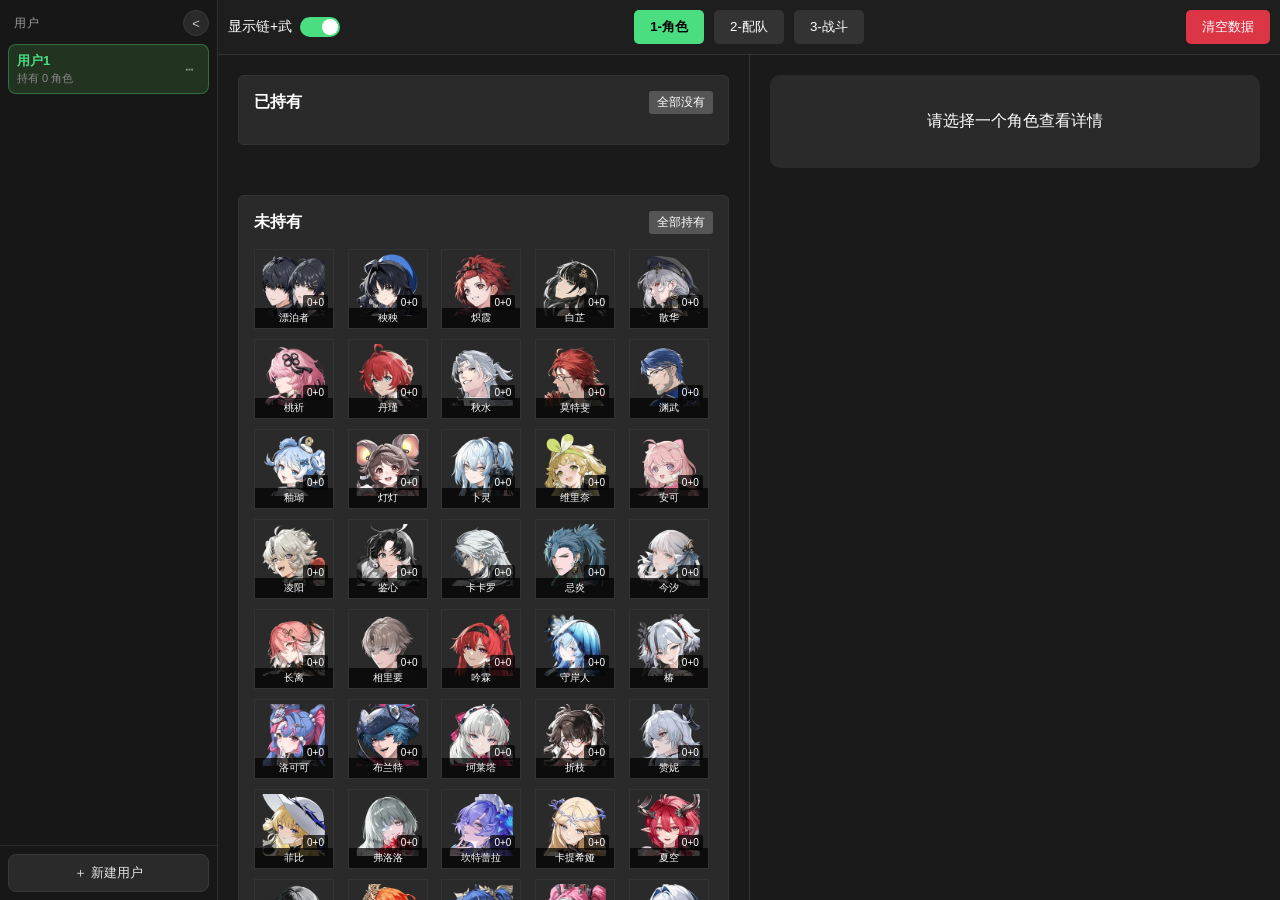
==== commit 4bef8da1: "改用户侧边栏" ====
--- a/index.html
+++ b/index.html
@@ -9,8 +9,24 @@
     <link rel="stylesheet" href="styles.css">
 </head>
 <body>
+    <!-- 左侧用户栏：固定定位，不参与 body 的纵向 flex；主区靠 body 的 padding-left 让位（见 styles.css）。
+         收起时整块 display:none，body 内边距归零，主区自动占满宽度。 -->
+    <aside id="userSidebar" class="us-bar">
+        <div class="us-head">
+            <span class="us-title">用户</span>
+            <button id="sidebarToggle" class="us-icon-btn" title="收起用户栏" aria-label="收起用户栏">&lt;</button>
+        </div>
+        <div id="userList" class="us-list"></div>
+        <div class="us-foot">
+            <button id="addUserBtn" class="us-add">＋ 新建用户</button>
+        </div>
+    </aside>
+    <div id="sidebarBackdrop" class="us-backdrop"></div>
+
     <nav>
         <div class="nav-left">
+            <!-- 侧栏收起后出现在左上角；展开时隐藏（见 styles.css） -->
+            <button id="sidebarExpand" title="展开用户栏" aria-label="展开用户栏">&gt;</button>
             <div class="toggle-container">
                 <label class="toggle-label">显示链+武</label>
                 <label class="toggle-switch">
@@ -25,7 +41,6 @@
             <button id="bossBtn">3-战斗</button>
         </div>
         <div class="nav-right">
-            <button id="userMgrBtn">用户管理</button>
             <button id="clearBtn" class="clear-all-btn">清空数据</button>
         </div>
     </nav>
@@ -65,6 +80,8 @@
         </div>
         <div class="right-panel">
             <div class="boss-topbar">
+                <!-- 竖屏时这里顶替底部的「新一轮」（见 styles.css），桌面端隐藏 -->
+                <button class="add-round-btn add-round-btn-top">新一轮</button>
                 <span class="total-score" id="totalScore">总分数：0</span>
                 <div class="toggle-container">
                     <label class="toggle-label">显示分数</label>
@@ -82,16 +99,8 @@
         </div>
     </div>
 
-    <!-- 用户管理窗口 -->
-    <div id="userModal" class="overlay">
-        <div class="modal">
-            <div class="modal-title">
-                <span>用户管理</span>
-                <button class="close-x" data-close>×</button>
-            </div>
-            <div id="userList" class="um-user-list"></div>
-        </div>
-    </div>
+    <!-- 用户行的「⋯」二级菜单：整个页面共用一个，按需填充并定位 -->
+    <div id="userMenu" class="us-menu hidden"></div>
 
     <!-- 导出小窗 -->
     <div id="exportModal" class="overlay">
@@ -154,6 +163,20 @@
         </div>
     </div>
 
+    <!-- 「全部没有」确认 -->
+    <div id="clearOwnedModal" class="overlay">
+        <div class="modal small-modal">
+            <div class="modal-title"><span>清空持有状态</span></div>
+            <div class="modal-body">
+                <div class="msg">确定要把<b>全部角色</b>标记为未持有吗？<br>所有队伍槽位会同时清空。<br>此操作<strong>不可撤销</strong>。</div>
+                <div class="modal-btn-row">
+                    <button class="modal-btn btn-danger" id="clearOwnedOk">全部没有</button>
+                    <button class="modal-btn btn-ghost" data-close>取消</button>
+                </div>
+            </div>
+        </div>
+    </div>
+
     <script src="characters.js"></script>
     <!-- 经典脚本，按依赖顺序加载：core 提供基础设施，其余按层次向后引用。
          不用 ES module：内联 onclick 需要全局函数，且 file:// 直接打开也能跑。 -->
--- a/styles.css
+++ b/styles.css
@@ -27,6 +27,11 @@
   color: #fff;
   user-select: none;
 }
+
+/* 左侧用户栏是固定定位（不参与 body 的纵向 flex），主区靠这里让位。
+   收起时该内边距归零，nav 与三个页面自动占满整幅宽度。 */
+body { padding-left: var(--us-w, 218px); }
+body.us-collapsed { padding-left: 0; }
 
 /* 防止元素获得焦点时显示光标 */
 .role-item, .team-role-item, .slot, .name-overlay, .attr, .role-detail, .team-label, .team-header, .attr-btn, .status-btn, .drop-zone {
@@ -72,6 +77,20 @@
   background-color: #4ade80;
   color: #000;
   font-weight: 600;
+}
+/* 窄屏（≤600px）：导航栏是最挤的一行，三处一起收紧才够用——
+   1) 列宽从 1fr/1fr 改成「左自然 / 中间吸收余量 / 右自然」：左侧多了「展开用户栏」那枚圆形按钮后，
+      等分会把左栏挤到折行。
+   2) 「显示链+武」的文字与开关改成上下排布。它是左栏里最宽的一块：开关只有 40px 宽、文字有 5 个字，
+      并排时宽度是「文字 + 开关」，叠起来就只剩文字宽，直接省出约 40px。
+      只作用于 nav 里的那一个，页面3 顶栏的「显示分数」不动。
+   3) 页签缩小字号与内边距并禁止折行 —— 否则会被压成「1-/角色」两行，这是窄屏最显眼的难看点。
+   注意本块必须排在 `nav button` 基础规则之后：同优先级下后者会覆盖这里。 */
+@media (max-width: 600px) {
+  nav { grid-template-columns: auto 1fr auto; padding: 8px; }
+  nav button { padding: 6px 10px; font-size: 13px; margin-right: 8px; white-space: nowrap; }
+  .nav-left .toggle-container { flex-direction: column; align-items: center; gap: 3px; }
+  .nav-left .toggle-label { margin-right: 0; font-size: 12px; line-height: 1.1; white-space: nowrap; }
 }
 .toggle-container {
   display: flex;
@@ -574,7 +593,207 @@
   }
 }
 
-/* ================= 用户管理 & 模态窗 ================= */
+/* ================= 用户侧栏 & 模态窗 ================= */
+/* 侧栏宽度：同时决定 body 的让位内边距与侧栏自身宽度，改一处即可 */
+:root { --us-w: 218px; }
+
+.us-bar {
+  position: fixed;
+  left: 0;
+  top: 0;
+  bottom: 0;
+  z-index: 60;
+  width: var(--us-w);
+  display: flex;
+  flex-direction: column;
+  background: #171717;
+  border-right: 1px solid #2f2f2f;
+}
+/* 收起 = 整块移除：比 width:0 干净（内部不需要处理溢出），也让主区宽度直接回到满幅 */
+body.us-collapsed .us-bar { display: none; }
+
+.us-head {
+  flex: 0 0 auto;
+  display: flex;
+  align-items: center;
+  justify-content: space-between;
+  padding: 10px 8px 6px 14px;
+}
+.us-title {
+  font-size: 12px;
+  letter-spacing: .08em;
+  color: #9a9a9a;
+}
+/* 侧栏开关：收起（侧栏头部）与展开（导航栏最左）是同一个控件的两个朝向，
+   所以外观共用一套——圆形底盘 + 1px 描边，悬浮时整体提亮。
+   拆成两条规则只因为 display 不同：收起按钮恒显示，展开按钮只在侧栏收起后出现。 */
+.us-icon-btn,
+#sidebarExpand {
+  width: 26px;
+  height: 26px;
+  padding: 0;
+  align-items: center;
+  justify-content: center;
+  background: #2a2a2a;
+  border: 1px solid #3a3a3a;
+  border-radius: 50%;
+  color: #cfcfcf;
+  font-size: 13px;
+  line-height: 1;
+  cursor: pointer;
+}
+.us-icon-btn { display: flex; }
+.us-icon-btn:hover,
+#sidebarExpand:hover { background: #3a3a3a; border-color: #4a4a4a; color: #fff; }
+
+.us-list {
+  flex: 1 1 auto;
+  min-height: 0;
+  overflow-y: auto;
+  padding: 2px 8px 8px;
+  display: flex;
+  flex-direction: column;
+  gap: 2px;
+}
+.us-list::-webkit-scrollbar { width: 6px; }
+.us-list::-webkit-scrollbar-thumb { background: #3a3a3a; border-radius: 3px; }
+
+/* 一行一个用户：第一行名字、第二行摘要，「⋯」跨两行垂直居中 */
+.us-row {
+  position: relative;
+  display: grid;
+  grid-template-columns: minmax(0, 1fr) auto;
+  gap: 1px 6px;
+  padding: 7px 8px;
+  border: 1px solid transparent;
+  border-radius: 8px;
+  cursor: pointer;
+}
+.us-row:hover { background: #232323; }
+.us-row.active { background: #22331f; border-color: rgba(74, 222, 128, .35); }
+.us-name {
+  grid-column: 1;
+  font-size: 13px;
+  color: #e8e8e8;
+  white-space: nowrap;
+  overflow: hidden;
+  text-overflow: ellipsis;
+}
+.us-row.active .us-name { color: #4ade80; font-weight: 600; }
+.us-meta {
+  grid-column: 1;
+  font-size: 11px;
+  color: #8a8a8a;
+  white-space: nowrap;
+  overflow: hidden;
+  text-overflow: ellipsis;
+}
+.us-more {
+  grid-column: 2;
+  grid-row: 1 / span 2;
+  align-self: center;
+  width: 22px;
+  height: 22px;
+  padding: 0;
+  display: flex;
+  align-items: center;
+  justify-content: center;
+  background: none;
+  border: none;
+  border-radius: 5px;
+  color: #9a9a9a;
+  font-size: 14px;
+  line-height: 1;
+  cursor: pointer;
+  opacity: 0;
+  transition: opacity .12s;
+}
+.us-row:hover .us-more,
+.us-row.active .us-more,
+.us-more:focus-visible { opacity: 1; }
+.us-more:hover { background: #3a3a3a; color: #fff; }
+
+.us-empty { padding: 18px 8px; text-align: center; color: #777; font-size: 12px; }
+.us-name-input {
+  grid-column: 1;
+  width: 100%;
+  background: #121212;
+  border: 1px solid #4ade80;
+  border-radius: 5px;
+  color: #fff;
+  font-size: 13px;
+  padding: 2px 5px;
+}
+
+.us-foot {
+  flex: 0 0 auto;
+  padding: 8px;
+  border-top: 1px solid #2a2a2a;
+}
+.us-add {
+  width: 100%;
+  padding: 9px 10px;
+  background: #2a2a2a;
+  border: 1px solid #3a3a3a;
+  border-radius: 8px;
+  color: #e5e5e5;
+  font-size: 13px;
+  cursor: pointer;
+}
+.us-add:hover { background: #333; border-color: #4ade80; color: #fff; }
+
+/* 展开按钮：收起后它就在导航栏最左端，即视口左上角。外观见上面的 .us-icon-btn 共用规则 */
+#sidebarExpand {
+  display: none;
+  margin-right: 10px;
+}
+body.us-collapsed #sidebarExpand { display: flex; }
+
+/* 「⋯」二级菜单：与页面共用一个节点，坐标由 JS 按被点的按钮算出 */
+.us-menu {
+  position: fixed;
+  z-index: 1200;
+  min-width: 132px;
+  padding: 4px;
+  display: flex;
+  flex-direction: column;
+  background: #242424;
+  border: 1px solid #3a3a3a;
+  border-radius: 10px;
+  box-shadow: 0 10px 28px rgba(0, 0, 0, .55);
+}
+.us-menu.hidden { display: none; }
+.us-menu-item {
+  padding: 7px 10px;
+  text-align: left;
+  background: none;
+  border: none;
+  border-radius: 6px;
+  color: #e0e0e0;
+  font-size: 13px;
+  cursor: pointer;
+}
+.us-menu-item:hover { background: #333; }
+.us-menu-item.danger { color: #f87171; }
+.us-menu-item.danger:hover { background: rgba(220, 38, 38, .16); }
+
+.us-backdrop { display: none; }
+/* 窄屏：侧栏改为浮层，展开时压住内容并带遮罩（点遮罩即收起）。
+   此时必须撤掉 body 的让位内边距 —— 浮层不占布局，再让位就是把内容白白挤窄
+   （窄屏本来就窄，218px 能让导航整块折行）。 */
+@media (max-width: 860px) {
+  body { padding-left: 0; }
+  #userSidebar { box-shadow: 8px 0 26px rgba(0, 0, 0, .5); }
+  .us-bar { z-index: 900; }
+  body:not(.us-collapsed) .us-backdrop {
+    display: block;
+    position: fixed;
+    inset: 0;
+    z-index: 890;
+    background: rgba(0, 0, 0, .45);
+  }
+}
+
 .overlay {
   position: fixed;
   width: 100vw;
@@ -589,8 +808,6 @@
   z-index: 1000;
 }
 .overlay.show { display: flex; }
-#userModal.show { align-items: flex-start; }
-#userModal.show .modal { margin-top: 16px; }
 .modal {
   background: #1e1e1e;
   border: 1px solid #333;
@@ -610,95 +827,6 @@
   align-items: center;
   justify-content: space-between;
 }
-#userModal .modal { width: min(460px, 92vw); }
-.um-user-list {
-  padding: 14px;
-  overflow-y: auto;
-  display: flex;
-  flex-direction: column;
-  gap: 10px;
-  max-height: 70vh;
-}
-.um-user-list::-webkit-scrollbar { width: 8px; }
-.um-user-list::-webkit-scrollbar-thumb { background: #444; border-radius: 4px; }
-
-.user-card {
-  background: #2a2a2a;
-  border: 2px solid transparent;
-  border-radius: 8px;
-  padding: 12px 14px;
-  display: flex;
-  align-items: center;
-  justify-content: space-between;
-  gap: 12px;
-  transition: border-color .2s, background .2s;
-}
-.user-card.active { border-color: #4ade80; background: #22331f; }
-.card-left { display: flex; flex-direction: column; gap: 4px; min-width: 0; }
-.name-row { display: flex; align-items: center; gap: 5px; }
-.user-name { font-size: 15px; font-weight: 600; white-space: nowrap; }
-.edit-btn {
-  display: flex;
-  align-items: center;
-  justify-content: center;
-  background: none;
-  border: none;
-  color: #777;
-  border-radius: 4px;
-  width: 20px;
-  height: 20px;
-  font-size: 14px;
-  line-height: 1;
-  cursor: pointer;
-}
-.edit-btn:hover { color: #fff; background: rgba(255,255,255,.08); }
-.name-input {
-  background: #121212;
-  border: 1px solid #555;
-  color: #fff;
-  border-radius: 4px;
-  padding: 2px 6px;
-  font-size: 14px;
-  width: 130px;
-}
-.user-desc { font-size: 12px; color: #888; }
-.card-actions { display: flex; gap: 6px; flex-shrink: 0; }
-.card-actions button {
-  padding: 5px 10px;
-  cursor: pointer;
-  border-radius: 4px;
-  border: none;
-  color: #fff;
-  font-size: 12px;
-}
-.btn-import  { background: #2563eb; }
-.btn-import:hover  { background: #1d4fd8; }
-.btn-export  { background: #ca8a04; }
-.btn-export:hover  { background: #a97707; }
-.btn-delete  { background: #dc2626; }
-.btn-delete:hover  { background: #b91c1c; }
-
-.add-user {
-  border: 2px dashed #555;
-  border-radius: 8px;
-  padding: 12px;
-  display: flex;
-  align-items: center;
-  justify-content: center;
-  cursor: pointer;
-  background: transparent;
-  color: #888;
-  transition: border-color .2s, color .2s;
-}
-.add-user:hover { border-color: #4ade80; color: #4ade80; }
-.add-user button {
-  background: none;
-  border: none;
-  color: inherit;
-  font-size: 15px;
-  cursor: pointer;
-}
-
 /* 小窗：导出 / 导入 / 确认 */
 .small-modal { width: min(420px, 92vw); }
 .modal-body { padding: 16px 18px; display: flex; flex-direction: column; gap: 12px; }
@@ -1193,6 +1321,9 @@
   font-weight: 600;
 }
 .add-round-btn:hover { background: #22c55e; }
+/* 顶栏里的「新一轮」只在竖屏出现：桌面端按钮仍在底部居中，竖屏把它收进顶栏左侧，
+   省掉底部那条只放一个按钮的横条，轨道区因此多出约 40px 高度 */
+.add-round-btn-top { display: none; }
 
 /* 拖拽幽灵内不显示按钮 */
 .drag-ghost .placement-del,
@@ -1210,6 +1341,16 @@
   #bossPage { --bp-inset-bottom: 0px; }   /* 竖屏不留下边距 */
   #bossPage .left-panel { flex: none; max-height: var(--bp-left-max-h); }
   #bossPage .right-panel { flex: 1; min-height: 0; }
+  /* 竖屏：底部的「新一轮」横条整条去掉，按钮改由顶栏那一枚承担（见 .add-round-btn-top）。
+     省下来的高度直接给轨道区，三轮的行高跟着变高。 */
+  #bossPage .boss-footer { display: none; }
+  #bossPage .add-round-btn-top {
+    display: inline-block;
+    margin-right: auto; /* 顶栏其余内容仍靠右，按钮独占左上角 */
+    padding: 4px 10px;  /* 比桌面端小一号：这一行本身也要省高度，否则等于把底部的 40px 挪到顶部 */
+    font-size: 12px;
+  }
+  #bossPage .boss-topbar { margin-bottom: 4px; }
   /* 轨道行高交给 CSS 均分：每轮 = max(最小高度, (轨道区高 − 轮间距×2) ÷ 3)，
      即“3 轮正好占满轨道区”，超过 3 轮时各行保持该高度、由轨道区自身滚动。
      JS 不再重复这段除法，只量取实际渲染的行高来定头像尺寸。 */
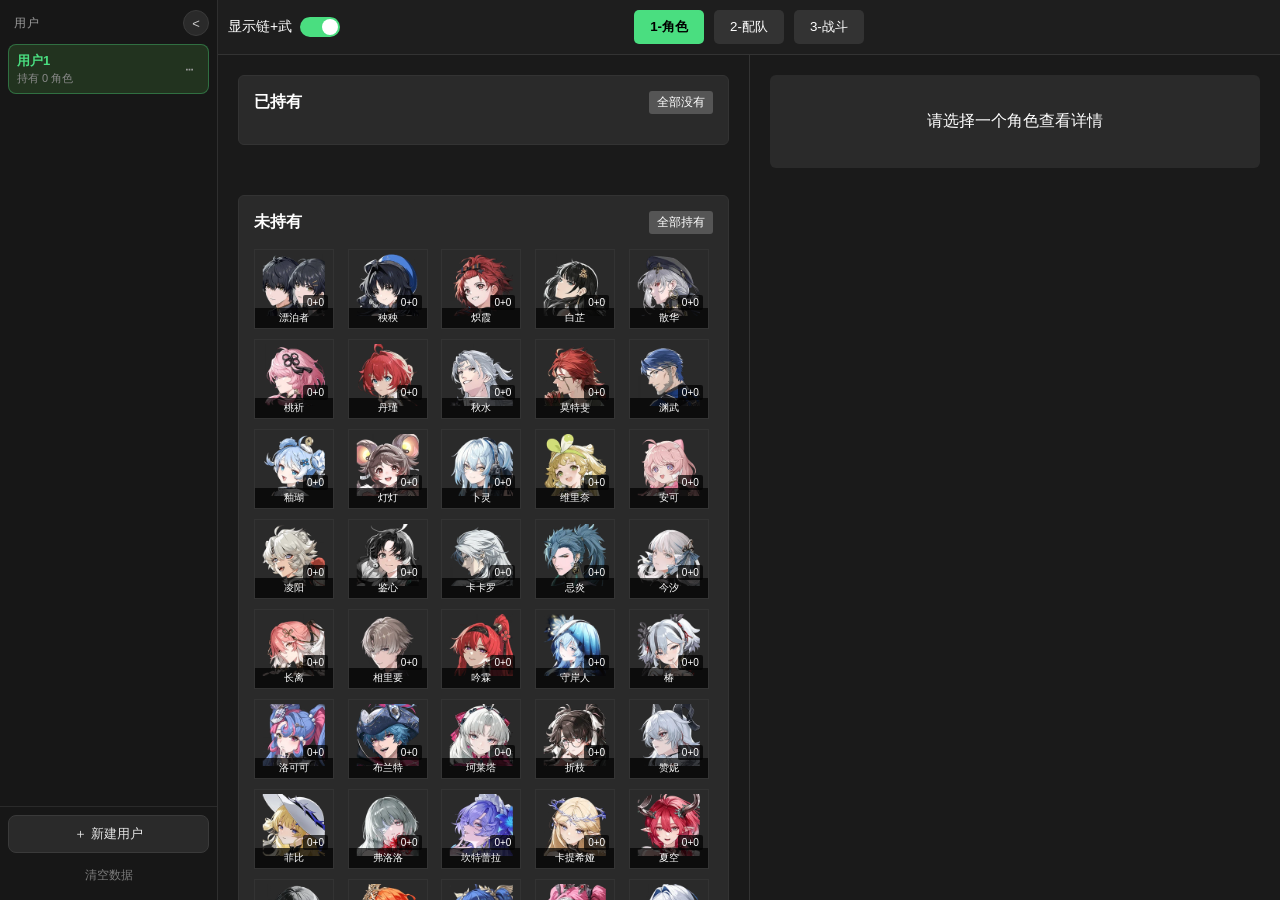
==== commit a337d785: "清空数据按钮" ====
--- a/index.html
+++ b/index.html
@@ -19,6 +19,8 @@
         <div id="userList" class="us-list"></div>
         <div class="us-foot">
             <button id="addUserBtn" class="us-add">＋ 新建用户</button>
+            <!-- 清空数据是破坏性操作，收在侧栏底部当次要按钮：不与「新建用户」争视觉重量，悬浮才转为红色告警 -->
+            <button id="clearBtn" class="us-clear">清空数据</button>
         </div>
     </aside>
     <div id="sidebarBackdrop" class="us-backdrop"></div>
@@ -41,7 +43,8 @@
             <button id="bossBtn">3-战斗</button>
         </div>
         <div class="nav-right">
-            <button id="clearBtn" class="clear-all-btn">清空数据</button>
+            <!-- 这一格现在没有按钮了，但必须留着：导航栏是 1fr auto 1fr，
+                 右格一旦不存在，中间三枚页签就会跟着挪位、不再相对视口居中 -->
         </div>
     </nav>
     <div id="rolePage" class="page">
--- a/styles.css
+++ b/styles.css
@@ -8,6 +8,14 @@
 /* 声明白色为深色主题：阻止移动端浏览器的自动深色模式对背景反相，从而避免产生高对比边框 */
 html {
   color-scheme: dark;
+}
+
+/* 「卡片」圆角全站唯一来源：页面1 左右面板的卡片、页面2 的队伍块、页面3 的队伍块/轨道都用它。
+   曾经是「左卡 5px / 右卡 10px / 队伍块 5px / 页面3 6px」四个值并存：
+   同一屏左右不对称，切页时圆角还会突变。取 6px 是因为页面3 的队伍块与轨道本来就是这个值，
+   统一后三页的队伍块圆角完全一致；要整体调软/调硬，只改这一处。 */
+:root {
+  --radius-card: 6px;
 }
 
 /* 固定页面高度，禁止整体滚动：仅内部面板（如编队区域）可上下滚动 */
@@ -87,7 +95,10 @@
    3) 页签缩小字号与内边距并禁止折行 —— 否则会被压成「1-/角色」两行，这是窄屏最显眼的难看点。
    注意本块必须排在 `nav button` 基础规则之后：同优先级下后者会覆盖这里。 */
 @media (max-width: 600px) {
+  /* 「清空数据」挪进侧栏后，导航栏右格是空的。留着它当 auto 列会把页签挤到左边，
+     所以窄屏直接隐藏这一格，让 nav-center 独占 1fr 并靠自身的 justify-content 居中 */
   nav { grid-template-columns: auto 1fr auto; padding: 8px; }
+  nav .nav-right { display: none; }
   nav button { padding: 6px 10px; font-size: 13px; margin-right: 8px; white-space: nowrap; }
   .nav-left .toggle-container { flex-direction: column; align-items: center; gap: 3px; }
   .nav-left .toggle-label { margin-right: 0; font-size: 12px; line-height: 1.1; white-space: nowrap; }
@@ -141,12 +152,6 @@
 input:checked + .toggle-slider:before {
   transform: translateX(20px) translateY(-50%);
 }
-.clear-all-btn {
-  background-color: #dc3545;
-}
-.clear-all-btn:hover {
-  background-color: #c82333;
-}
 .page {
   display: flex;
   flex: 1;
@@ -158,7 +163,7 @@
 .left-panel { -ms-overflow-style: none; scrollbar-width: none; }
 .role-list-container {
   border: 1px solid #333;
-  border-radius: 5px;
+  border-radius: var(--radius-card);
   padding: 10px;
   background: #2a2a2a;
   margin-bottom: 0;
@@ -211,7 +216,7 @@
 .role-section {
   margin-bottom: 30px;
   border: 1px solid #333;
-  border-radius: 5px;
+  border-radius: var(--radius-card);
   padding: 15px;
   background: #2a2a2a;
 }
@@ -350,14 +355,17 @@
 .uses.red { background:#dc2626; }
 .uses.yellow { background:#eab308; }
 .team-role-item.not-available { opacity:.4; cursor:not-allowed; }
-.role-detail { text-align:center; background:#2a2a2a; padding:20px; border-radius:10px; }
+.role-detail { text-align:center; background:#2a2a2a; padding:20px; border-radius:var(--radius-card); }
 .role-detail img { width:150px; height:150px; margin-bottom:20px; }
-.team-section { position:relative; display:grid; grid-template-columns:minmax(0,1fr) minmax(0,1fr); grid-auto-flow:column; gap:10px 20px; padding:10px 0 0; flex:1 1 0%; min-height:0; overflow:hidden; align-content:start; }
+/* 顶部不加内边距：左面板的角色卡片是「面板 padding 20px」直接贴上去的（.role-list-container 外框顶边 = 20），
+   这里若再留 10px，队伍块顶边就比左边的卡片低一截，两栏上缘对不齐（用户指出的问题）。
+   面板自身的 20px 已经给了足够留白。 */
+.team-section { position:relative; display:grid; grid-template-columns:minmax(0,1fr) minmax(0,1fr); grid-auto-flow:column; gap:10px 20px; padding:0; flex:1 1 0%; min-height:0; overflow:hidden; align-content:start; }
 .team-section .team-row { min-width:0; min-height:0; flex-wrap:nowrap; }
 .team-section .team-slots { flex-wrap:nowrap; }
 /* 队伍过多、两列都放不下可读尺寸时（JS 判定）：保住最小行高，纵向滚动而非压缩 */
 .team-section.team-scroll { overflow-y: auto; overflow-x: hidden; }
-.team-row { position:relative; display:flex; align-items:center; gap:10px; background:#2a2a2a; padding:var(--row-pad-v,10px) 10px var(--row-pad-v,10px) 8px; border-radius:5px; min-height:60px; transition:transform .2s,opacity .2s; flex-wrap: wrap; }
+.team-row { position:relative; display:flex; align-items:center; gap:10px; background:#2a2a2a; padding:var(--row-pad-v,10px) 10px var(--row-pad-v,10px) 8px; border-radius:var(--radius-card); min-height:60px; transition:transform .2s,opacity .2s; flex-wrap: wrap; }
 
 /* 底部工具行：容纳“添加队伍”按钮 */
 .team-footer { position:relative; display:flex; justify-content:center; align-items:center; flex-shrink:0; margin-top:10px; }
@@ -729,6 +737,9 @@
   flex: 0 0 auto;
   padding: 8px;
   border-top: 1px solid #2a2a2a;
+  display: flex;
+  flex-direction: column;
+  gap: 6px;
 }
 .us-add {
   width: 100%;
@@ -741,6 +752,23 @@
   cursor: pointer;
 }
 .us-add:hover { background: #333; border-color: #4ade80; color: #fff; }
+/* 清空数据：破坏性但低频，做成「平时几乎看不见、悬浮才告警」的次要按钮，
+   避免与上面的「新建用户」形成两个等重的大按钮。想让它显眼，把 background 换成 #dc3545 即可 */
+.us-clear {
+  width: 100%;
+  padding: 7px 10px;
+  background: none;
+  border: 1px solid transparent;
+  border-radius: 8px;
+  color: #7a7a7a;
+  font-size: 12px;
+  cursor: pointer;
+}
+.us-clear:hover {
+  background: rgba(220, 53, 69, .12);
+  border-color: rgba(220, 53, 69, .45);
+  color: #ff6b6b;
+}
 
 /* 展开按钮：收起后它就在导航栏最左端，即视口左上角。外观见上面的 .us-icon-btn 共用规则 */
 #sidebarExpand {
@@ -989,7 +1017,7 @@
   align-items: center;
   background: #2a2a2a;
   border: var(--bp-team-border) solid #333;
-  border-radius: 6px;
+  border-radius: var(--radius-card);
   padding: var(--bp-team-pad);
   cursor: grab;
   /* 同 .placement：轻扫=滚动面板，长按才拖拽；这样队伍块本身也成为可滚动区域 */
@@ -1085,7 +1113,7 @@
   gap: 4px;
   background: #1e1e1e;
   border: var(--bp-track-border) solid #333;
-  border-radius: 6px;
+  border-radius: var(--radius-card);
   /* 左侧留出竖排轮次标签位、右侧留出删除按钮位：两者定宽，各轮画布等宽、列对齐；不占高度 */
   padding: var(--bp-track-pad-top) 22px var(--bp-track-pad-bottom) var(--bp-track-pad-top);
 }
@@ -1176,7 +1204,7 @@
   gap: 4px;
   background: #2a2a2a;
   border: var(--bp-block-border) solid #444;
-  border-radius: 6px;
+  border-radius: var(--radius-card);
   padding: var(--bp-block-pad);
   min-width: 0;
   cursor: grab;
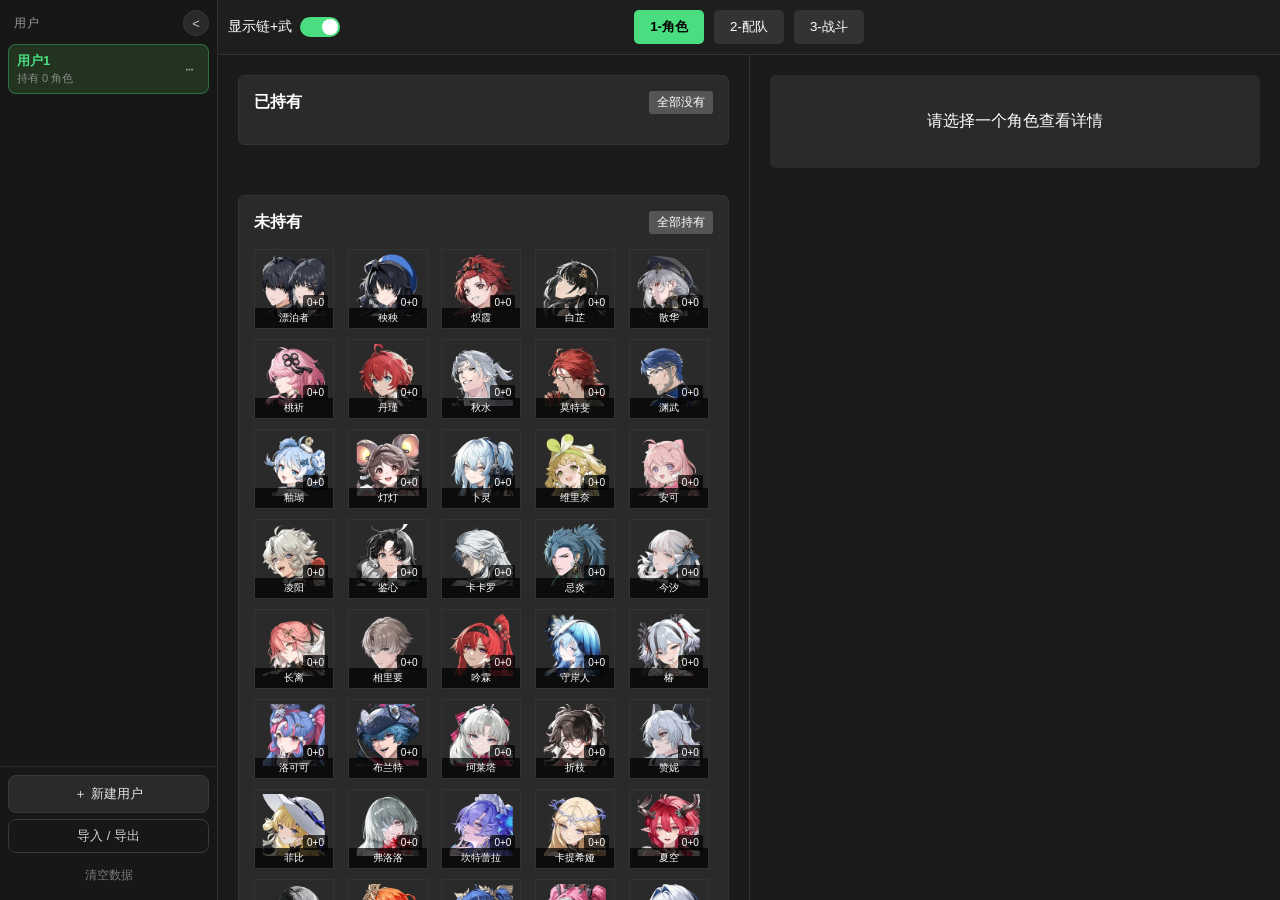
==== commit 93aaf3b3: "备份导出导入功能" ====
--- a/index.html
+++ b/index.html
@@ -19,10 +19,17 @@
         <div id="userList" class="us-list"></div>
         <div class="us-foot">
             <button id="addUserBtn" class="us-add">＋ 新建用户</button>
+            <!-- 「导入 / 导出」是一个入口，不是两个按钮：具体做什么（备份还是还原）在窗口里讲，
+                 那里有横向空间把「导的是什么、还原会动什么」写清楚。侧栏只留一枚不多想的按钮。
+                 注意它和用户行 ⋯ 里的「导入 / 导出」不是一回事：那边是单人分享码（只有角色库），
+                 这边是本机全部用户的 json 备份。 -->
+            <button id="backupBtn" class="us-backup">导入 / 导出</button>
             <!-- 清空数据是破坏性操作，收在侧栏底部当次要按钮：不与「新建用户」争视觉重量，悬浮才转为红色告警 -->
             <button id="clearBtn" class="us-clear">清空数据</button>
         </div>
     </aside>
+    <!-- 文件选择器藏起来：由备份窗口里的「导入 / 还原」触发，用户看不到原生 input 的丑陋外观 -->
+    <input id="fileInput" type="file" accept=".json,application/json" hidden>
     <div id="sidebarBackdrop" class="us-backdrop"></div>
 
     <nav>
@@ -161,6 +168,55 @@
                 <div class="modal-btn-row">
                     <button class="modal-btn btn-danger" id="clearOk">清空</button>
                     <button class="modal-btn btn-ghost" data-close>取消</button>
+                </div>
+            </div>
+        </div>
+    </div>
+
+    <!-- 导入 / 导出：一个窗口装两件事，两屏切换。
+         第一屏先把「这份文件里装的是什么」讲清楚（侧栏那 218px 讲不了），点导入后才切到第二屏
+         确认合并 / 覆盖。用同窗切换而不是再弹一层窗 —— 两层遮罩叠在一起会糊成一片黑，
+         而且第二屏的「返回」要能退回第一屏，叠窗做不到这件事。 -->
+    <div id="backupModal" class="overlay">
+        <div class="modal small-modal">
+            <div class="modal-title">
+                <span id="backupTitle">导入 / 导出</span>
+                <button class="close-x" data-close>×</button>
+            </div>
+            <div class="modal-body">
+                <!-- 第一屏：选择做什么 -->
+                <div id="backupHome" class="backup-pane">
+                    <div class="backup-note" id="backupHomeInfo"></div>
+                    <div class="backup-note">
+                        <b>导出 / 备份</b>：把本机<b>全部用户</b>存成一个 json 文件，含角色、共鸣链、专武、配队与页面 3 的排布。
+                        <br>
+                        <b>导入 / 还原</b>：读回这种文件。可以<b>合并</b>到现有用户后面，也可以<b>覆盖</b>——覆盖会先清空现有全部用户。
+                        <br>
+                        <span class="backup-fine">用户行 <b>⋯</b> 里的「导入 / 导出」是另一回事：那是单人的分享码，只有角色库，不含配队。</span>
+                    </div>
+                    <div class="backup-actions">
+                        <button class="modal-btn btn-primary" id="fileExportBtn">导出/备份</button>
+                        <button class="modal-btn btn-ghost" id="fileImportBtn">导入/还原</button>
+                    </div>
+                    <div class="modal-btn-row">
+                        <button class="modal-btn btn-ghost" data-close>取消</button>
+                    </div>
+                </div>
+                <!-- 第二屏：文件已选好，确认怎么处理 -->
+                <div id="backupConfirm" class="backup-pane" hidden>
+                    <div class="backup-note" id="fileImportInfo"></div>
+                    <div class="backup-note">
+                        <b>合并</b>：保留现有用户，把文件里的用户追加到列表末尾（重名自动加序号）。<br>
+                        <b>覆盖</b>：先清空现有<b>全部用户</b>，再按文件还原。<strong>不可撤销</strong>。
+                    </div>
+                    <div class="modal-btn-row">
+                        <button class="modal-btn btn-primary" id="fileImportMerge">合并导入</button>
+                        <button class="modal-btn btn-danger" id="fileImportReplace">覆盖导入</button>
+                    </div>
+                    <div class="modal-btn-row">
+                        <!-- 返回第一屏（不是关窗）：选了文件又反悔时，退回上一步重新挑 -->
+                        <button class="modal-btn btn-ghost" id="backupBack">返回</button>
+                    </div>
                 </div>
             </div>
         </div>
--- a/styles.css
+++ b/styles.css
@@ -360,12 +360,25 @@
 /* 顶部不加内边距：左面板的角色卡片是「面板 padding 20px」直接贴上去的（.role-list-container 外框顶边 = 20），
    这里若再留 10px，队伍块顶边就比左边的卡片低一截，两栏上缘对不齐（用户指出的问题）。
    面板自身的 20px 已经给了足够留白。 */
-.team-section { position:relative; display:grid; grid-template-columns:minmax(0,1fr) minmax(0,1fr); grid-auto-flow:column; gap:10px 20px; padding:0; flex:1 1 0%; min-height:0; overflow:hidden; align-content:start; }
+/* overflow 用 visible 而不是 hidden：删队伍的 × 是探出块外的（现在在右下角，
+   向下探 8px），首行贴着面板上缘、末行贴着下缘时都不该被裁。纵向放不下时
+   JS 会切到 team-scroll 模式，那条规则自己会把 overflow 改回 auto/hidden，
+   所以这里不需要再用 hidden 兜住内容。 */
+.team-section { position:relative; display:grid; grid-template-columns:minmax(0,1fr) minmax(0,1fr); grid-auto-flow:column; gap:10px 20px; padding:0; flex:1 1 0%; min-height:0; overflow:visible; align-content:start; }
 .team-section .team-row { min-width:0; min-height:0; flex-wrap:nowrap; }
 .team-section .team-slots { flex-wrap:nowrap; }
-/* 队伍过多、两列都放不下可读尺寸时（JS 判定）：保住最小行高，纵向滚动而非压缩 */
-.team-section.team-scroll { overflow-y: auto; overflow-x: hidden; }
-.team-row { position:relative; display:flex; align-items:center; gap:10px; background:#2a2a2a; padding:var(--row-pad-v,10px) 10px var(--row-pad-v,10px) 8px; border-radius:var(--radius-card); min-height:60px; transition:transform .2s,opacity .2s; flex-wrap: wrap; }
+/* 队伍过多、两列都放不下可读尺寸时（JS 判定）：保住最小行高，纵向滚动而非压缩。
+   上下各垫 8px：滚动容器会裁掉超出内容盒的部分，而删队伍的 × 是向块顶外探 8px 的，
+   首行没有这段留白就会被切掉半个圆；底部 8px 是给「块更靠下、最后一行贴容器底」时
+   对称留的余量（layout.js 会把这些 padding 从可用高度里扣掉，行高预算不会算多）。 */
+.team-section.team-scroll { overflow-y: auto; overflow-x: hidden; padding: 8px 0; }
+/* 右侧内边距 26px：这块留白是给右上角「删队伍」的 × 用的 —— 它要往外挪出块边界，
+   而第三个槽位的 × 是向右探出槽位的，两者必须在横向上拉开（纵向都在块顶那一带，
+   靠上下错开做不到：块顶到头像顶只有 11.5px）。26px 让第三个头像离块右缘 ~23px，
+   两个 × 圆心横向隔 ~27px、圆间净空 ~7px，才不像一根竖线串下来的。
+   注意：这个值同时对应 layout.js 的 TL_FIXED_W = 132，**改一个必须改另一个**，
+   否则头像位按旧预算算宽，槽位会溢出到这块留白上。 */
+.team-row { position:relative; display:flex; align-items:center; gap:10px; background:#2a2a2a; padding:var(--row-pad-v,10px) 26px var(--row-pad-v,10px) 8px; border-radius:var(--radius-card); min-height:60px; transition:transform .2s,opacity .2s; flex-wrap: wrap; }
 
 /* 底部工具行：容纳“添加队伍”按钮 */
 .team-footer { position:relative; display:flex; justify-content:center; align-items:center; flex-shrink:0; margin-top:10px; }
@@ -394,6 +407,9 @@
   pointer-events: none;
 }
 
+/* 角色槽位的 ×：贴在头像右上角、整体探出槽位 8px（一半骑在头像角上）。
+   这里能回到「半探出」，是因为「删队伍」的 × 已经从块右上角挪到右下角了 ——
+   两者不再争同一片角，槽位 × 向外探也不会被队名/头像挤成一条线。 */
 .delete-btn {
   border: none;
   padding: 0;
@@ -423,6 +439,12 @@
   opacity: 1;
 }
 
+/* 「删队伍」的 ×：贴在队伍块右上角，并**向外探出块右缘 12px**。
+   和第三个槽位的 × 同处块顶那一带（纵向错不开，块顶到头像顶只有 11.5px），
+   只能靠横向拉开：靠 .team-row 的 26px 右内边距把第三个头像往里让，再加上这
+   12px 外移，两个圆心横向隔约 27px、圆间净空约 7px，不再是一根竖线。
+   外移 12px 仍在 `.right-panel` 的 20px 内边距 / 两列之间 20px 列距之内，
+   竖屏的 overflow-x:hidden 也裁不到。 */
 .delete-team-btn {
   border: none;
   padding: 0;
@@ -431,7 +453,7 @@
   appearance: none;
   position: absolute;
   top: -8px;
-  right: 0px;
+  right: -12px;
   width: 20px;
   height: 20px;
   background: #dc2626;
@@ -493,10 +515,12 @@
     flex: 1;
   }
 
-  /* 竖屏：队伍固定行高、不做一屏缩放，超出部分随右面板上下滚动 */
+  /* 竖屏：队伍固定行高、不做一屏缩放，超出部分随右面板上下滚动。
+     上下 8px 同样是给向块顶探出的「删队伍 ×」留空间，理由见 .team-scroll。 */
   .team-section {
     overflow-y: auto;
     overflow-x: hidden;
+    padding: 8px 0;
   }
   .team-section .team-row {
     flex-wrap: nowrap;
@@ -676,9 +700,36 @@
   border: 1px solid transparent;
   border-radius: 8px;
   cursor: pointer;
+  /* 行内没有需要选中的文本（改名是输入框，单独放开），禁掉更省心：
+     否则按住拖动时浏览器会顺手把名字抹成蓝色选区 */
+  user-select: none;
+  -webkit-user-select: none;
 }
 .us-row:hover { background: #232323; }
 .us-row.active { background: #22331f; border-color: rgba(74, 222, 128, .35); }
+
+/* 拖动排序：整体沿用页面2 队伍块的表现 —— 幽灵 + 虚线占位。
+   幽灵是 `.drag-ghost`（fixed 定位、绿色实线、投影），但 `.us-row` 自身的
+   position/border 规则写在 `.drag-ghost` 之后，会盖掉基础样式，所以这里补一条。 */
+.us-row.drag-ghost {
+  position: fixed;
+  display: grid;
+  align-items: stretch;
+  /* 幽灵要不透明才显得「浮起来」：.us-row 平时没有底色（只有 hover 给），
+     透明的话会把下面的行和虚线占位透出来、糊成一片 */
+  background: #2a2a2a;
+  border: 2px solid #4ade80;
+}
+/* 目标落位：空白块 + 绿色虚线，插进列表后实时把其它用户行挤开（预览排完的样子）。
+   高度由 JS 按被拖行现量，圆角与 .us-row 对齐。 */
+.us-row-placeholder {
+  box-sizing: border-box;
+  flex: 0 0 auto;
+  border: 2px dashed #4ade80;
+  border-radius: 8px;
+  background: rgba(74, 222, 128, .08);
+  pointer-events: none;
+}
 .us-name {
   grid-column: 1;
   font-size: 13px;
@@ -725,6 +776,9 @@
 .us-name-input {
   grid-column: 1;
   width: 100%;
+  /* 父级 .us-row 禁了选中（避免拖动时抹蓝），改名框得单独放开 */
+  user-select: text;
+  -webkit-user-select: text;
   background: #121212;
   border: 1px solid #4ade80;
   border-radius: 5px;
@@ -752,6 +806,23 @@
   cursor: pointer;
 }
 .us-add:hover { background: #333; border-color: #4ade80; color: #fff; }
+/* 导入 / 导出：一枚全宽按钮，视觉重量夹在「新建用户」（实底，主）与「清空数据」
+   （几乎隐形）之间 —— 低频，但它是唯一能把整份数据搬走/搬回来的入口，不该藏得看不见。
+   「备份还是还原」这条二选一放进了窗口里，因为侧栏这 218px 只够放一个词。 */
+.us-backup {
+  width: 100%;
+  padding: 8px 10px;
+  background: none;
+  border: 1px solid #3a3a3a;
+  border-radius: 8px;
+  color: #cfcfcf;
+  font-size: 13px;
+  line-height: 1.2;
+  cursor: pointer;
+  transition: background .15s, border-color .15s, color .15s;
+}
+.us-backup:hover { background: #262626; border-color: #4a4a4a; color: #fff; }
+
 /* 清空数据：破坏性但低频，做成「平时几乎看不见、悬浮才告警」的次要按钮，
    避免与上面的「新建用户」形成两个等重的大按钮。想让它显眼，把 background 换成 #dc3545 即可 */
 .us-clear {
@@ -919,6 +990,23 @@
 .msg.err { color: #f87171; }
 .msg.ok  { color: #4ade80; }
 .msg.hint { color: #9ca3af; font-size: 12px; }
+
+/* ===== 导入 / 导出窗口：两屏（选择 → 确认） =====
+   两屏都是 .modal-body 的直接子项，各自内部竖排。注意 [hidden] 必须显式写：
+   下面给了 display:flex，作者样式会盖掉浏览器默认的 [hidden]{display:none}，
+   少了这一条，两屏会同时显示。 */
+.backup-pane { display: flex; flex-direction: column; gap: 12px; }
+.backup-pane[hidden] { display: none; }
+/* 说明正文 13px 而不是 12px 的 hint：窗口比侧栏宽得多，这里就是把话说全的地方，
+   12px 连读三段会累 */
+.backup-note { font-size: 13px; line-height: 1.75; color: #b9b9b9; }
+.backup-note b { color: #e5e5e5; font-weight: 600; }
+/* 最后一句是「别把两种导入搞混」的脚注：压暗一档并单独成块，
+   否则它跟着上一段末尾，看起来像同一句话的续写 */
+.backup-fine { display: block; margin-top: 6px; color: #7a7a7a; font-size: 12px; }
+/* 两个入口等宽撑满一行，而不是挤到右下角：它们是一次二选一，靠右会让窗口右重左空 */
+.backup-actions { display: flex; gap: 8px; }
+.backup-actions .modal-btn { flex: 1 1 0; padding: 9px 10px; }
 
 /* 轻提示：用于「保存失败」「链接里的分享码无效」这类无法挂到某个输入框上的失败提示。
    层级高于模态窗(1000)、低于拖拽幽灵(9999)，所以在导入弹窗里也能看见。 */
